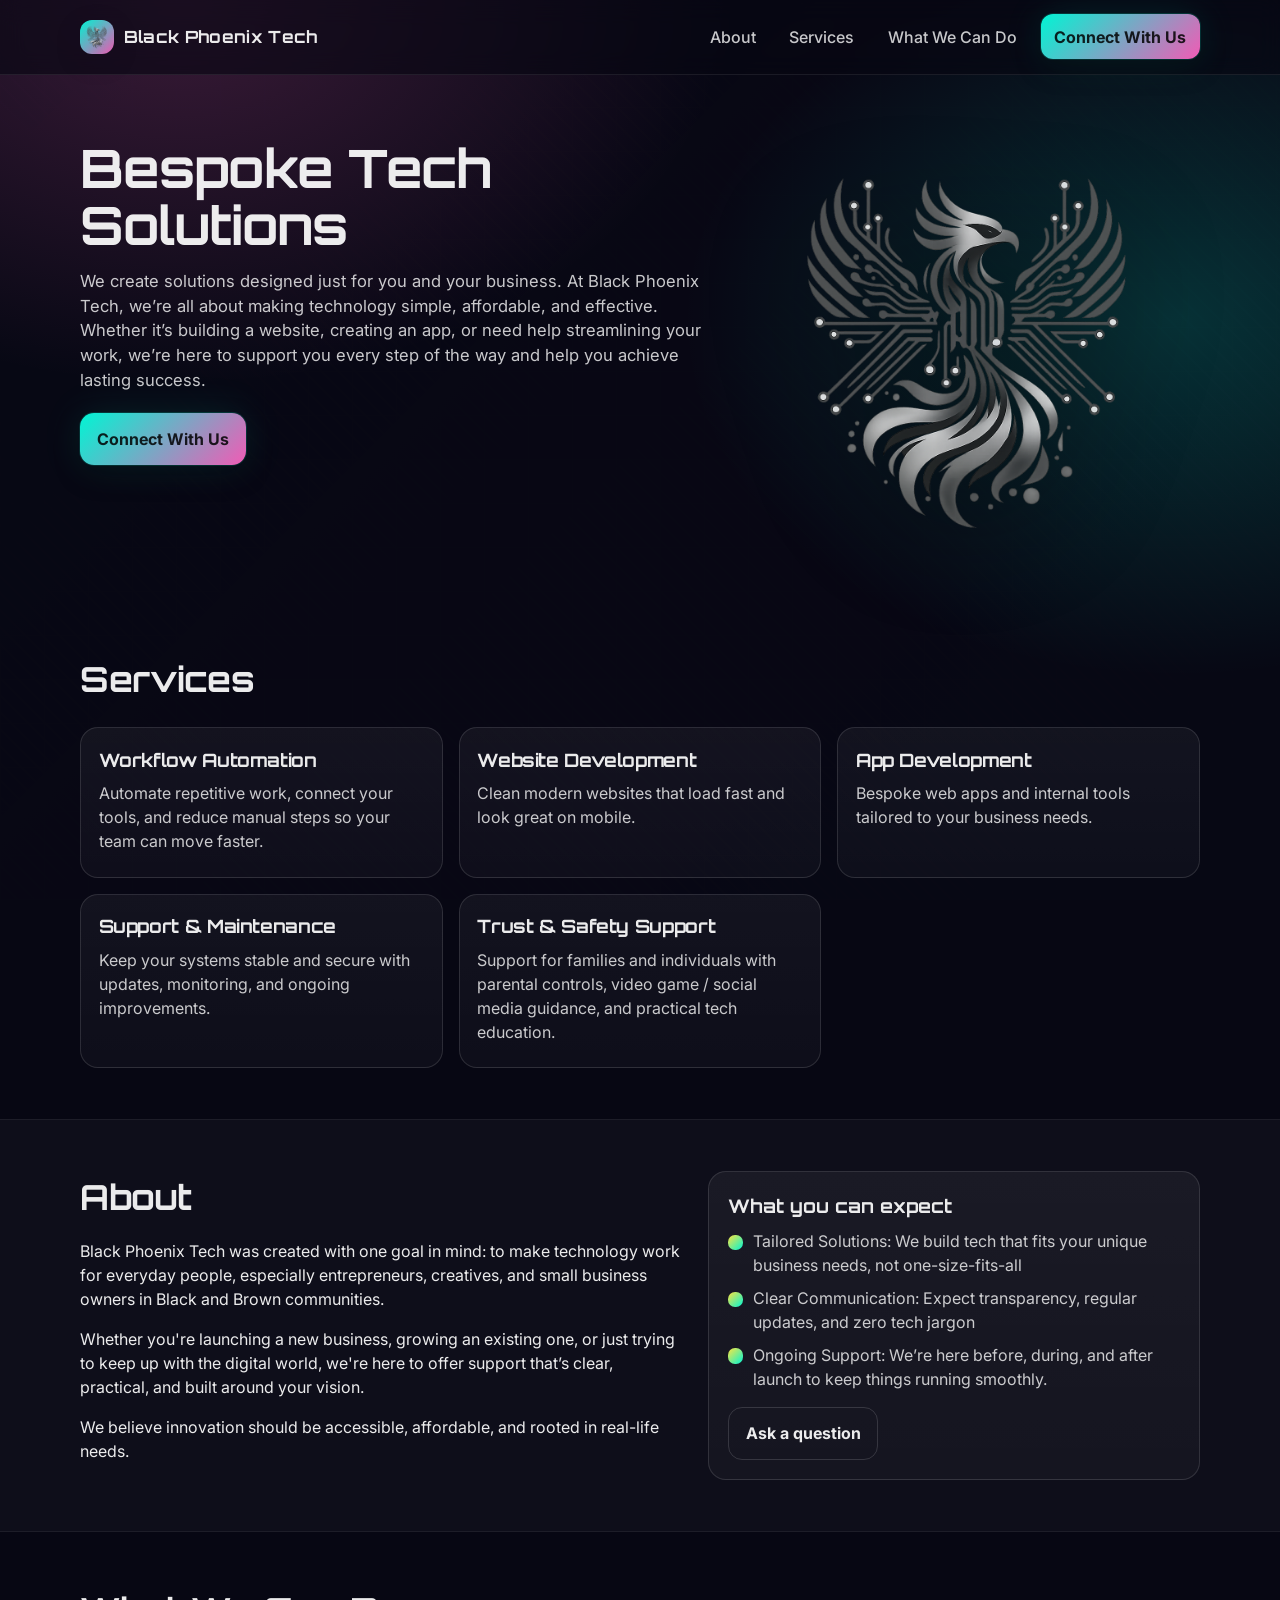
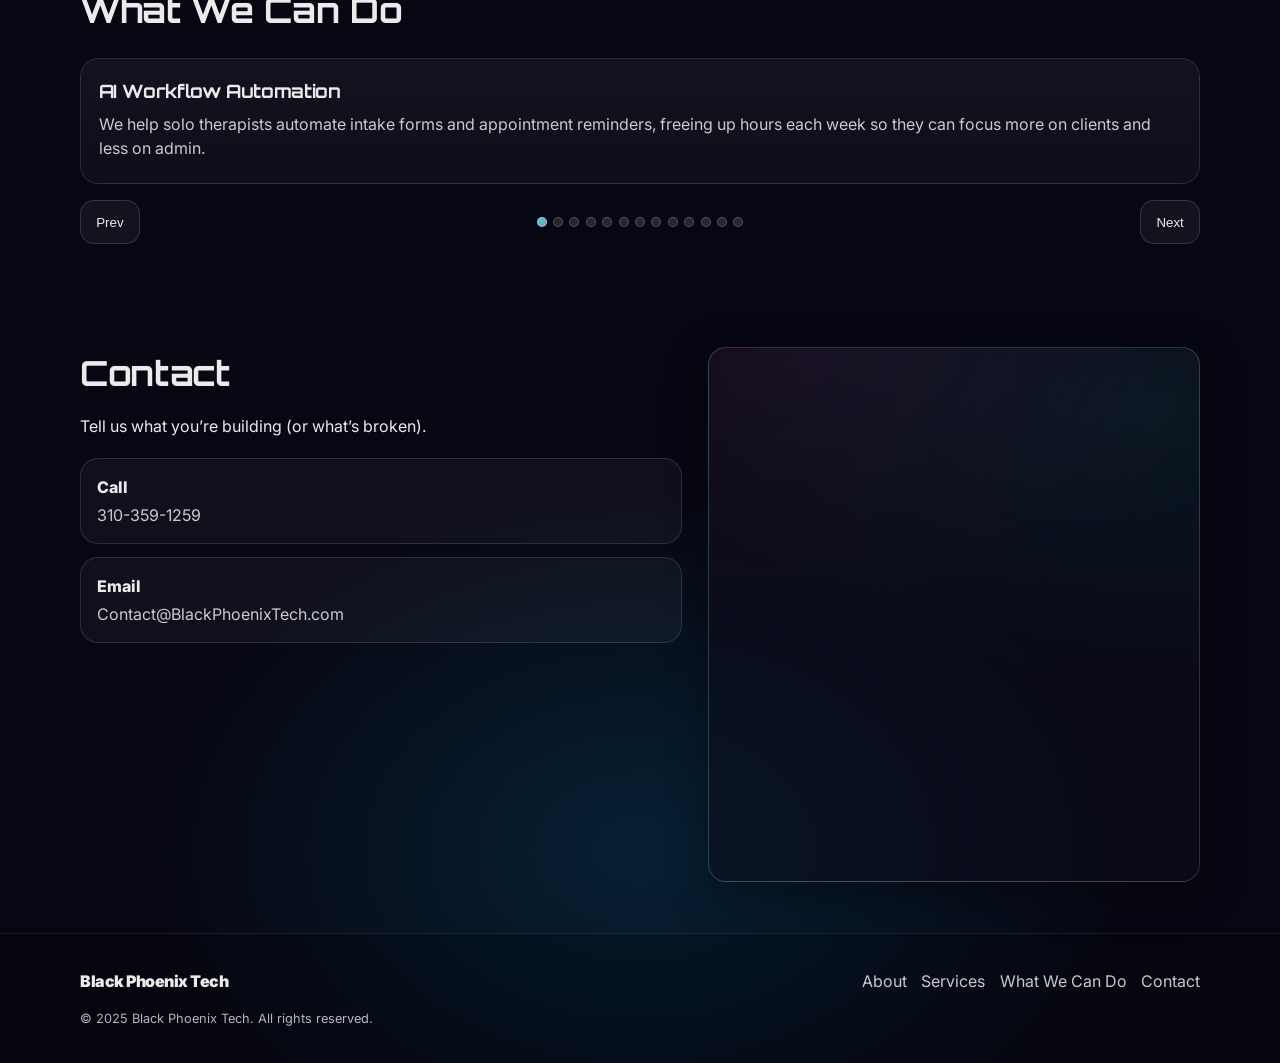
==== index.html @ 6eba8646 "Refine text in carousel slides for better clarity Updated text in multiple sections for clarity and " ====
<!doctype html>
<html lang="en">
  <head>
    <meta charset="UTF-8" />
    <meta name="viewport" content="width=device-width, initial-scale=1.0" />
    <meta name="description" content="Black Phoenix Tech — bespoke apps, modern tech stacks, and scalable systems for growing businesses." />
    <meta name="theme-color" content="#070713" />
    <link rel="canonical" href="https://blackphoenixtech.com/" />
    <link rel="icon" href="logo.png" />
    <meta property="og:title" content="Black Phoenix Tech | Bespoke Apps & Tech Solutions" />
    <meta property="og:description" content="Black Phoenix Tech — bespoke apps, modern tech stacks, and scalable systems for growing businesses." />
    <meta property="og:type" content="website" />
    <meta property="og:url" content="https://blackphoenixtech.com/" />
    <meta property="og:image" content="https://blackphoenixtech.com/logo.png" />
    <meta name="twitter:card" content="summary_large_image" />
    <meta name="twitter:title" content="Black Phoenix Tech | Bespoke Apps & Tech Solutions" />
    <meta name="twitter:description" content="Black Phoenix Tech — bespoke apps, modern tech stacks, and scalable systems for growing businesses." />
    <meta name="twitter:image" content="https://blackphoenixtech.com/logo.png" />
    <title>Black Phoenix Tech | Bespoke Apps & Tech Solutions</title>
    <link rel="preconnect" href="https://fonts.googleapis.com" />
    <link rel="preconnect" href="https://fonts.gstatic.com" crossorigin />
    <link href="https://fonts.googleapis.com/css2?family=Inter:wght@400;500;600;700&family=Orbitron:wght@600;700;800&family=Playfair+Display:wght@600;700;800&display=swap" rel="stylesheet" />
    <link rel="stylesheet" href="styles.css" />
  </head>
  <body>
    <a class="skip-link" href="#main">Skip to content</a>

    <header class="header" data-header>
      <div class="container header__inner">
        <a class="brand" href="#top" aria-label="Black Phoenix Tech home">
          <span class="brand__mark" aria-hidden="true">
            <img class="brand__logo" src="Logo_trans.png" alt="" />
          </span>
          <span class="brand__name">Black Phoenix Tech</span>
        </a>

        <nav class="nav" aria-label="Primary">
          <button class="nav__toggle" type="button" aria-expanded="false" aria-controls="navMenu" data-nav-toggle>
            <span class="nav__toggleIcon" aria-hidden="true"></span>
            <span class="sr-only">Menu</span>
          </button>

          <div class="nav__menu" id="navMenu" data-nav-menu>
            <a class="nav__link" href="#about">About</a>
            <a class="nav__link" href="#services">Services</a>
            <a class="nav__link" href="#work">What We Can Do</a>
            <a class="button button--small" href="#contact">Connect With Us</a>
          </div>
        </nav>
      </div>
    </header>

    <main id="main">
      <section class="hero" id="top">
        <div class="container hero__inner">
          <div class="hero__copy">
            <h1 class="hero__title">Bespoke Tech Solutions</h1>
            <p class="hero__subtitle">
              We create solutions designed just for you and your business. At Black Phoenix Tech, we’re all about making technology simple, affordable, and effective. Whether it’s building a website, creating an app, or need help streamlining your work, we’re here to support you every step of the way and help you achieve lasting success.
            </p>

            <div class="hero__cta">
              <a class="button" href="#contact">Connect With Us</a>
            </div>
          </div>

          <div class="hero__media" aria-hidden="true">
            <img class="hero__logo" src="Logo_trans.png" alt="" />
          </div>
        </div>
      </section>

      <section class="section" id="services">
        <div class="container">
          <div class="section__head">
            <h2>Services</h2>
          </div>

          <div class="grid3">
            <article class="feature">
              <h3>Workflow Automation</h3>
              <p>Automate repetitive work, connect your tools, and reduce manual steps so your team can move faster.</p>
            </article>
            <article class="feature">
              <h3>Website Development</h3>
              <p>Clean modern websites that load fast and look great on mobile.</p>
            </article>
            <article class="feature">
              <h3>App Development</h3>
              <p>Bespoke web apps and internal tools tailored to your business needs.</p>
            </article>
            <article class="feature">
              <h3>Support &amp; Maintenance</h3>
              <p>Keep your systems stable and secure with updates, monitoring, and ongoing improvements.</p>
            </article>
            <article class="feature">
              <h3>Trust &amp; Safety Support</h3>
              <p>Support for families and individuals with parental controls, video game / social media guidance, and practical tech education.</p>
            </article>
          </div>
        </div>
      </section>

      <section class="section section--alt" id="about">
        <div class="container split">
          <div>
            <h2>About</h2>
            <p>
              Black Phoenix Tech was created with one goal in mind: to make technology work for everyday people, especially entrepreneurs, creatives, and small business owners in Black and Brown communities.
            </p>
            <p>
              Whether you're launching a new business, growing an existing one, or just trying to keep up with the digital world, we're here to offer support that’s clear, practical, and built around your vision.
            </p>
            <p>We believe innovation should be accessible, affordable, and rooted in real-life needs.</p>
          </div>

          <div class="panel">
            <h3>What you can expect</h3>
            <ul class="checklist">
              <li>Tailored Solutions: We build tech that fits your unique business needs, not one-size-fits-all</li>
              <li>Clear Communication: Expect transparency, regular updates, and zero tech jargon</li>
              <li>Ongoing Support: We’re here before, during, and after launch to keep things running smoothly.</li>
            </ul>
            <a class="button button--ghost" href="#contact">Ask a question</a>
          </div>
        </div>
      </section>

      <section class="section" id="work">
        <div class="container">
          <div class="section__head">
            <h2>What We Can Do</h2>
          </div>

          <div class="carousel" data-carousel aria-label="What we can do carousel">
            <div class="carousel__viewport">
              <div class="carousel__track" data-carousel-track>
                <article class="case carousel__slide" data-carousel-slide>
                  <h3>AI Workflow Automation</h3>
                  <p>We help solo therapists automate intake forms and appointment reminders, freeing up hours each week so they can focus more on clients and less on admin.</p>
                </article>
                <article class="case carousel__slide" data-carousel-slide>
                  <h3>Website Development</h3>
                  <p>We design sleek, mobile-ready websites for local service businesses like nail shops and laundromats, making it easy for customers to order online or find you fast.</p>
                </article>
                <article class="case carousel__slide" data-carousel-slide>
                  <h3>App Development</h3>
                  <p>We build custom apps for barbers, nail techs, and stylists that let clients book with a few taps—cutting down on scheduling chaos and keeping your calendar full.</p>
                </article>
                <article class="case carousel__slide" data-carousel-slide>
                  <h3>Custom Business Analytics</h3>
                  <p>We set up easy-to-read dashboards that help shop owners track best-sellers, delivery routes, and peak times helping you can make smarter decisions without the guessing.</p>
                </article>
                <article class="case carousel__slide" data-carousel-slide>
                  <h3>Support &amp; Maintenance</h3>
                  <p>We handle updates, backups, and troubleshooting for entrepreneurs who want their own site but don’t want to maintain it. We will help keep things running smoothly behind the scenes.</p>
                </article>
                <article class="case carousel__slide" data-carousel-slide>
                  <h3>Trust &amp; Safety Support</h3>
                  <p>We help parents set up parental controls or understand the games their kids are playing, creating a safer digital environment for the whole family.</p>
                </article>
                <article class="case carousel__slide" data-carousel-slide>
                  <h3>AI Workflow Automation</h3>
                  <p>We build smart systems for small retail brands that track inventory and auto-reply to customer questions, helping owners stay responsive without being tied to their inbox.</p>
                </article>
                <article class="case carousel__slide" data-carousel-slide>
                  <h3>Website Development</h3>
                  <p>We create clean, professional sites for coaches, consultants, and creatives that boost visibility, build credibility, and bring in steady bookings.</p>
                </article>
                <article class="case carousel__slide" data-carousel-slide>
                  <h3>App Development</h3>
                  <p>We create simple, branded client portal apps for event planners and service providers so clients can manage bookings, payments, and messages in one place.</p>
                </article>
                <article class="case carousel__slide" data-carousel-slide>
                  <h3>Custom Business Analytics</h3>
                  <p>We give online sellers the tools to monitor traffic, sales, and trends in real time, helping them grow without needing to be a data expert.</p>
                </article>
                <article class="case carousel__slide" data-carousel-slide>
                  <h3>SEO Optimization</h3>
                  <p>We write and structure web content for solo professionals, like estheticians and therapists, that ranks higher on Google and drives steady, qualified traffic.</p>
                </article>
                <article class="case carousel__slide" data-carousel-slide>
                  <h3>Support &amp; Maintenance</h3>
                  <p>We make sure your website stays fresh, secure, and fully functional helping you maintain your online presence.</p>
                </article>
                <article class="case carousel__slide" data-carousel-slide>
                  <h3>Trust &amp; Safety Support</h3>
                  <p>We support individuals, creators, educators, and everyday users by reviewing privacy settings, devices, and platforms to help them stay protected online.</p>
                </article>
              </div>
            </div>

            <div class="carousel__controls">
              <button class="carousel__button" type="button" data-carousel-prev aria-label="Previous slide">Prev</button>
              <div class="carousel__dots" data-carousel-dots aria-label="Choose slide"></div>
              <button class="carousel__button" type="button" data-carousel-next aria-label="Next slide">Next</button>
            </div>
          </div>
        </div>
      </section>

      <section class="section" id="contact">
        <div class="container split">
          <div>
            <h2>Contact</h2>
            <p>
              Tell us what you’re building (or what’s broken).
            </p>

            <div class="contactCards">
              <a class="contactCard" href="tel:+13103591259">
                <span class="contactCard__title">Call</span>
                <span class="contactCard__text">310-359-1259</span>
              </a>
              <a class="contactCard" href="mailto:contact@blackphoenixtech.com?subject=New%20Inquiry">
                <span class="contactCard__title">Email</span>
                <span class="contactCard__text">Contact@BlackPhoenixTech.com</span>
              </a>
            </div>
          </div>

          <div class="form airtableForm airtableForm--brand" aria-label="Contact form">
            <iframe class="airtable-embed" src="https://airtable.com/embed/appaXbVc26Aj4nUAZ/pag67HRhEtrGhZcaj/form" title="Black Phoenix Tech contact form" loading="lazy" width="100%" height="533" style="background: transparent; border: 0;"></iframe>
          </div>
        </div>
      </section>
    </main>

    <footer class="footer">
      <div class="container footer__inner">
        <div class="footer__top">
          <div class="footer__brand">Black Phoenix Tech</div>
          <div class="footer__links">
            <a href="#about">About</a>
            <a href="#services">Services</a>
            <a href="#work">What We Can Do</a>
            <a href="#contact">Contact</a>
          </div>
        </div>
        <div class="footer__fineprint">© 2025 Black Phoenix Tech. All rights reserved.</div>
      </div>
    </footer>

    <script src="main.js"></script>
  </body>
</html>
---- styles.css ----
:root {
  --bg: #070713;
  --panel: rgba(255, 255, 255, 0.06);
  --panel2: rgba(255, 255, 255, 0.08);
  --text: rgba(255, 255, 255, 0.92);
  --muted: rgba(255, 255, 255, 0.78);
  --muted2: rgba(255, 255, 255, 0.7);
  --border: rgba(255, 255, 255, 0.14);
  --shadow: 0 12px 40px rgba(0, 0, 0, 0.35);

  --brand: #00f5d4;
  --brand2: #f15bb5;
  --accent: #fee440;
  --accent2: #00bbf9;
  --glow: 0 0 0 1px rgba(0, 245, 212, 0.14), 0 0 36px rgba(0, 245, 212, 0.16);
  --glow2: 0 0 0 1px rgba(241, 91, 181, 0.12), 0 0 34px rgba(241, 91, 181, 0.14);

  --radius: 18px;
  --radius-sm: 14px;
  --container: 1120px;

  --h1: clamp(2.1rem, 1.5rem + 2.3vw, 3.3rem);
  --h2: clamp(1.6rem, 1.2rem + 1.2vw, 2.2rem);
  --h3: 1.15rem;
}

* {
  box-sizing: border-box;
}

html {
  scroll-behavior: smooth;
}

body {
  margin: 0;
  font-family: Inter, system-ui, -apple-system, Segoe UI, Roboto, Arial, sans-serif;
  color: var(--text);
  background:
    radial-gradient(1000px 700px at 14% 0%, rgba(241, 91, 181, 0.22), transparent 55%),
    radial-gradient(900px 650px at 92% 12%, rgba(0, 245, 212, 0.18), transparent 55%),
    radial-gradient(900px 650px at 50% 92%, rgba(0, 187, 249, 0.14), transparent 55%),
    var(--bg);
  line-height: 1.5;
  overflow-x: hidden;
}

body::before {
  content: "";
  position: fixed;
  inset: 0;
  pointer-events: none;
  z-index: 0;
  opacity: 0.16;
  background:
    linear-gradient(135deg, rgba(0, 245, 212, 0.18), rgba(241, 91, 181, 0.14), rgba(0, 187, 249, 0.14)),
    repeating-linear-gradient(
      0deg,
      rgba(255, 255, 255, 0.06) 0,
      rgba(255, 255, 255, 0.06) 1px,
      rgba(255, 255, 255, 0) 1px,
      rgba(255, 255, 255, 0) 44px
    ),
    repeating-linear-gradient(
      90deg,
      rgba(255, 255, 255, 0.06) 0,
      rgba(255, 255, 255, 0.06) 1px,
      rgba(255, 255, 255, 0) 1px,
      rgba(255, 255, 255, 0) 44px
    ),
    repeating-linear-gradient(
      45deg,
      rgba(255, 255, 255, 0.07) 0,
      rgba(255, 255, 255, 0.07) 2px,
      rgba(255, 255, 255, 0) 2px,
      rgba(255, 255, 255, 0) 12px
    );
  mix-blend-mode: overlay;
}

body > * {
  position: relative;
  z-index: 1;
}

img,
svg,
video,
canvas {
  max-width: 100%;
  height: auto;
}

a {
  color: inherit;
  text-decoration: none;
}

main a:not(.button):not(.nav__link) {
  text-decoration: underline;
  text-underline-offset: 0.18em;
  text-decoration-thickness: 0.08em;
}

a:hover {
  text-decoration: underline;
}

a:focus-visible,
button:focus-visible,
input:focus-visible,
textarea:focus-visible,
select:focus-visible {
  outline: 3px solid rgba(0, 187, 249, 0.98);
  outline-offset: 3px;
}

.button:focus-visible,
.nav__toggle:focus-visible {
  outline: 3px solid rgba(0, 187, 249, 0.98);
  outline-offset: 4px;
}

.container {
  width: min(var(--container), calc(100% - 2.4rem));
  margin: 0 auto;
}

.skip-link {
  position: absolute;
  left: -999px;
  top: 0;
  background: #fff;
  color: #000;
  padding: 0.75rem 1rem;
  border-radius: 10px;
  z-index: 999;
}

.skip-link:focus {
  left: 0.75rem;
  top: 0.75rem;
}

.sr-only {
  position: absolute;
  width: 1px;
  height: 1px;
  padding: 0;
  margin: -1px;
  overflow: hidden;
  clip: rect(0, 0, 0, 0);
  white-space: nowrap;
  border: 0;
}

.header {
  position: sticky;
  top: 0;
  z-index: 50;
  backdrop-filter: blur(12px);
  background: rgba(7, 7, 19, 0.62);
  border-bottom: 1px solid rgba(255, 255, 255, 0.08);
}

.header__inner {
  display: flex;
  align-items: center;
  justify-content: space-between;
  padding: 0.9rem 0;
  gap: 1rem;
}

.brand {
  display: inline-flex;
  align-items: center;
  gap: 0.6rem;
  font-weight: 700;
  letter-spacing: -0.02em;
}

.brand__mark {
  width: 34px;
  height: 34px;
  display: grid;
  place-items: center;
  border-radius: 12px;
  background: linear-gradient(135deg, var(--brand), var(--brand2));
  color: rgba(0, 0, 0, 0.85);
}

.brand__logo {
  width: 26px;
  height: 26px;
  object-fit: contain;
  display: block;
  filter: drop-shadow(0 8px 18px rgba(0, 0, 0, 0.35));
}

.brand__name {
  font-size: 1.05rem;
  font-family: Orbitron, Inter, system-ui, -apple-system, Segoe UI, Roboto, Arial, sans-serif;
  letter-spacing: 0.02em;
}

.nav {
  display: flex;
  align-items: center;
  position: relative;
}

.nav__toggle {
  display: none;
  background: transparent;
  border: 1px solid var(--border);
  color: var(--text);
  border-radius: 12px;
  width: 44px;
  height: 44px;
  cursor: pointer;
}

.nav__toggleIcon {
  display: block;
  width: 18px;
  height: 2px;
  background: var(--text);
  position: relative;
  margin: 0 auto;
}

.nav__toggleIcon::before,
.nav__toggleIcon::after {
  content: "";
  position: absolute;
  left: 0;
  width: 18px;
  height: 2px;
  background: var(--text);
}

.nav__toggleIcon::before {
  top: -6px;
}

.nav__toggleIcon::after {
  top: 6px;
}

.nav__menu {
  display: flex;
  align-items: center;
  gap: 0.9rem;
}

.nav__link {
  color: var(--muted);
  font-weight: 500;
  padding: 0.55rem 0.6rem;
  border-radius: 10px;
}

.nav__link:focus-visible {
  outline: 3px solid rgba(0, 187, 249, 0.98);
  outline-offset: 3px;
}

.nav__link:hover {
  background: rgba(255, 255, 255, 0.06);
  color: var(--text);
  text-decoration: none;
}

.button {
  display: inline-flex;
  align-items: center;
  justify-content: center;
  gap: 0.6rem;
  padding: 0.85rem 1.05rem;
  border-radius: 14px;
  background: linear-gradient(135deg, var(--brand), var(--brand2));
  color: rgba(0, 0, 0, 0.85);
  font-weight: 700;
  border: 0;
  cursor: pointer;
  box-shadow: 0 10px 26px rgba(0, 0, 0, 0.25), 0 0 0 1px rgba(0, 245, 212, 0.16), 0 0 40px rgba(0, 245, 212, 0.12);
  min-height: 44px;
}

.button--small {
  padding: 0.65rem 0.85rem;
  border-radius: 12px;
  min-height: 44px;
}

.button--ghost {
  background: transparent;
  border: 1px solid var(--border);
  color: var(--text);
  box-shadow: none;
}

.button--full {
  width: 100%;
}

.button:hover {
  text-decoration: none;
  filter: brightness(1.03);
}

.hero {
  padding: 4.1rem 0 2.6rem;
}

.hero__inner {
  display: grid;
  grid-template-columns: 1.15fr 0.85fr;
  gap: 2rem;
  align-items: start;
}

.hero__media {
  display: flex;
  align-items: center;
  justify-content: center;
}

.hero__logo {
  width: min(420px, 100%);
  height: auto;
  display: block;
  filter: drop-shadow(0 22px 60px rgba(0, 0, 0, 0.45));
  opacity: 0.95;
}

.eyebrow {
  color: var(--muted);
  font-weight: 600;
  letter-spacing: 0.02em;
  margin: 0 0 0.8rem;
}

.hero__title {
  font-size: var(--h1);
  line-height: 1.08;
  letter-spacing: -0.04em;
  margin: 0 0 0.9rem;
  font-family: Orbitron, Inter, system-ui, -apple-system, Segoe UI, Roboto, Arial, sans-serif;
  letter-spacing: -0.02em;
}

.hero__subtitle {
  color: var(--muted);
  font-size: 1.04rem;
  margin: 0 0 1.25rem;
}

.hero__cta {
  display: flex;
  gap: 0.75rem;
  flex-wrap: wrap;
  margin-bottom: 1.5rem;
}

.hero__badges {
  display: grid;
  grid-template-columns: repeat(3, minmax(0, 1fr));
  gap: 0.75rem;
}

.badge {
  padding: 0.85rem;
  border-radius: var(--radius-sm);
  border: 1px solid rgba(255, 255, 255, 0.12);
  background: rgba(255, 255, 255, 0.04);
}

.badge__kpi {
  display: block;
  font-weight: 800;
  letter-spacing: -0.02em;
}

.badge__label {
  display: block;
  color: var(--muted2);
  font-size: 0.9rem;
}

.card {
  border-radius: var(--radius);
  border: 1px solid rgba(255, 255, 255, 0.14);
  background: linear-gradient(180deg, rgba(255, 255, 255, 0.07), rgba(255, 255, 255, 0.04));
  padding: 1.25rem;
  box-shadow: var(--shadow);
}

.card__label {
  margin: 0;
  color: var(--muted);
  font-weight: 600;
}

.card__title {
  margin: 0.35rem 0 0.6rem;
  letter-spacing: -0.03em;
}

.card__text {
  margin: 0 0 0.85rem;
  color: var(--muted);
}

.card__fineprint {
  margin: 0.85rem 0 0;
  color: var(--muted2);
  font-size: 0.92rem;
}

.checklist {
  list-style: none;
  padding: 0;
  margin: 0 0 1rem;
}

.checklist li {
  padding-left: 1.6rem;
  margin: 0.55rem 0;
  position: relative;
  color: var(--muted);
}

.checklist li::before {
  content: "";
  position: absolute;
  left: 0;
  top: 0.35rem;
  width: 0.95rem;
  height: 0.95rem;
  border-radius: 7px;
  background: linear-gradient(135deg, var(--accent), var(--brand));
}

.section {
  padding: 3.2rem 0;
}

.section--alt {
  background: rgba(255, 255, 255, 0.03);
  border-top: 1px solid rgba(255, 255, 255, 0.06);
  border-bottom: 1px solid rgba(255, 255, 255, 0.06);
}

.section__head {
  display: flex;
  align-items: end;
  justify-content: space-between;
  gap: 1.4rem;
  margin-bottom: 1.4rem;
}

h2 {
  font-size: var(--h2);
  margin: 0;
  letter-spacing: -0.03em;
  font-family: Orbitron, Inter, system-ui, -apple-system, Segoe UI, Roboto, Arial, sans-serif;
  letter-spacing: -0.01em;
}

.feature h3,
.case h3,
.panel h3 {
  font-family: Orbitron, Inter, system-ui, -apple-system, Segoe UI, Roboto, Arial, sans-serif;
}

.section__head p {
  margin: 0;
  color: var(--muted);
  max-width: 52ch;
}

.grid3 {
  display: grid;
  grid-template-columns: repeat(3, minmax(0, 1fr));
  gap: 1rem;
}

.feature,
.case,
.quote {
  border-radius: var(--radius);
  border: 1px solid rgba(255, 255, 255, 0.12);
  background: linear-gradient(180deg, rgba(255, 255, 255, 0.05), rgba(255, 255, 255, 0.03));
  padding: 1.1rem;
}

.feature h3,
.case h3 {
  margin: 0 0 0.5rem;
  font-size: var(--h3);
  letter-spacing: -0.02em;
}

.feature p,
.case p {
  margin: 0.35rem 0;
  color: var(--muted);
}

.feature__meta {
  color: var(--muted2);
  font-size: 0.92rem;
}

.strip {
  margin-top: 1rem;
  display: grid;
  grid-template-columns: repeat(3, minmax(0, 1fr));
  gap: 0.9rem;
}

.strip__item {
  border: 1px solid rgba(255, 255, 255, 0.12);
  background: rgba(255, 255, 255, 0.03);
  border-radius: var(--radius);
  padding: 0.95rem;
}

.strip__title {
  display: block;
  font-weight: 700;
}

.strip__text {
  display: block;
  color: var(--muted2);
}

.split {
  display: grid;
  grid-template-columns: 1.1fr 0.9fr;
  gap: 1.6rem;
  align-items: start;
}

.panel {
  border-radius: var(--radius);
  border: 1px solid rgba(255, 255, 255, 0.12);
  background: linear-gradient(180deg, rgba(255, 255, 255, 0.05), rgba(255, 255, 255, 0.03));
  padding: 1.2rem;
}

.panel h3 {
  margin: 0 0 0.6rem;
}

.stats {
  margin-top: 1.2rem;
  display: grid;
  grid-template-columns: repeat(3, minmax(0, 1fr));
  gap: 0.85rem;
}

.stat {
  border-radius: var(--radius);
  border: 1px solid rgba(255, 255, 255, 0.12);
  background: rgba(255, 255, 255, 0.04);
  padding: 1rem;
}

.stat__num {
  font-weight: 800;
  font-size: 1.15rem;
  letter-spacing: -0.02em;
}

.stat__label {
  color: var(--muted2);
  font-size: 0.92rem;
}

.case__kpi {
  color: var(--text);
  font-weight: 700;
}

 .carousel {
   display: grid;
   gap: 1rem;
 }

 .carousel__viewport {
   overflow: hidden;
   border-radius: var(--radius);
 }

 .carousel__track {
   display: flex;
   gap: 1rem;
   will-change: transform;
   transition: transform 450ms cubic-bezier(0.2, 0.9, 0.2, 1);
 }

 .carousel__slide {
   flex: 0 0 100%;
 }

 .carousel__controls {
   display: flex;
   align-items: center;
   justify-content: space-between;
   gap: 0.75rem;
 }

 .carousel__button {
   min-height: 44px;
   padding: 0.65rem 0.95rem;
   border-radius: 14px;
   border: 1px solid rgba(255, 255, 255, 0.14);
   background: rgba(255, 255, 255, 0.05);
   color: var(--text);
   cursor: pointer;
 }

 .carousel__button:hover {
   background: rgba(255, 255, 255, 0.08);
 }

 .carousel__dots {
   display: flex;
   align-items: center;
   justify-content: center;
   gap: 0.4rem;
   flex: 1;
 }

 .carousel__dot {
   width: 10px;
   height: 10px;
   border-radius: 999px;
   border: 1px solid rgba(255, 255, 255, 0.22);
   background: rgba(255, 255, 255, 0.12);
   padding: 0;
   cursor: pointer;
 }

 .carousel__dot[aria-current="true"] {
   background: linear-gradient(135deg, var(--brand), var(--brand2));
   border-color: rgba(255, 255, 255, 0.28);
 }

.quote blockquote {
  margin: 0;
  color: var(--text);
  font-weight: 600;
  letter-spacing: -0.01em;
}

.quote figcaption {
  margin-top: 0.75rem;
  color: var(--muted2);
}

.contactCards {
  display: grid;
  grid-template-columns: 1fr;
  gap: 0.85rem;
  margin-top: 1.2rem;
}

main a.contactCard:not(.button):not(.nav__link) {
  text-decoration: none;
}

main a.contactCard:not(.button):not(.nav__link):hover {
  text-decoration: none;
}

.contactCard {
  border-radius: var(--radius);
  border: 1px solid rgba(255, 255, 255, 0.12);
  background: rgba(255, 255, 255, 0.04);
  padding: 1rem;
}

.contactCard:hover {
  text-decoration: none;
  background: rgba(255, 255, 255, 0.06);
}

.contactCard__title {
  display: block;
  font-weight: 800;
  margin-bottom: 0.25rem;
}

.contactCard__text {
  display: block;
  color: var(--muted);
  overflow-wrap: anywhere;
  word-break: break-word;
}

.form {
  border-radius: var(--radius);
  border: 1px solid rgba(255, 255, 255, 0.14);
  background: rgba(255, 255, 255, 0.04);
  padding: 1.15rem;
}

.airtableForm {
  padding: 0;
  overflow: hidden;
  box-shadow: var(--shadow);
}

.airtableForm iframe {
  display: block;
  width: 100%;
  border: 0;
}

.airtableForm--brand {
  position: relative;
  background:
    radial-gradient(900px 500px at 18% 0%, rgba(241, 91, 181, 0.14), transparent 55%),
    radial-gradient(900px 500px at 92% 12%, rgba(0, 245, 212, 0.12), transparent 55%),
    rgba(255, 255, 255, 0.03);
}

.airtableForm--brand iframe {
  position: relative;
  z-index: 0;
  filter: saturate(1.05) contrast(1.02) brightness(0.88);
}

.airtableForm--brand::before {
  content: "";
  position: absolute;
  inset: 0;
  pointer-events: none;
  background: rgba(7, 7, 19, 0.18);
  mix-blend-mode: multiply;
}

.airtableForm--brand::after {
  content: "";
  position: absolute;
  inset: 0;
  pointer-events: none;
  z-index: 1;
  background: rgba(7, 7, 19, 0.42);
}

.field {
  display: block;
  margin-bottom: 0.9rem;
}

.field__label {
  display: block;
  margin-bottom: 0.35rem;
  color: var(--muted);
  font-weight: 600;
  font-size: 0.92rem;
}

.field__input {
  width: 100%;
  border-radius: 14px;
  border: 1px solid rgba(255, 255, 255, 0.14);
  background: rgba(0, 0, 0, 0.25);
  padding: 0.85rem 0.9rem;
  color: var(--text);
  outline: none;
  font-size: 16px;
}

.field__input:focus {
  border-color: rgba(0, 187, 249, 0.55);
  box-shadow: 0 0 0 4px rgba(0, 187, 249, 0.14);
}

.form__note {
  margin: 0.8rem 0 0;
  color: var(--muted2);
  font-size: 0.92rem;
}

.footer {
  padding: 2.2rem 0;
  border-top: 1px solid rgba(255, 255, 255, 0.08);
  background: rgba(0, 0, 0, 0.18);
}

.footer__inner {
  display: grid;
  grid-template-columns: 1fr;
  gap: 1rem;
  align-items: start;
}

.footer__top {
  display: flex;
  align-items: center;
  justify-content: space-between;
  gap: 1rem;
  flex-wrap: wrap;
}

.footer__brand {
  font-weight: 900;
  letter-spacing: -0.03em;
}

.footer__text {
  color: var(--muted);
  margin-top: 0.35rem;
}

.footer__links {
  display: flex;
  gap: 0.9rem;
  flex-wrap: wrap;
  color: var(--muted);
}

.footer__fineprint {
  color: var(--muted2);
  text-align: left;
  font-size: 0.8em;
}

@media (max-width: 900px) {
  .hero__inner {
    grid-template-columns: 1fr;
  }

  .hero__logo {
    width: min(340px, 100%);
  }

  .contactCard__text {
    white-space: normal;
  }

  .split {
    grid-template-columns: 1fr;
  }

  .footer__inner {
    grid-template-columns: 1fr;
  }

  .footer__fineprint {
    text-align: left;
  }
}

@media (min-width: 901px) {
  .contactCard__text {
    white-space: nowrap;
  }
}

@media (max-width: 760px) {
  .nav__toggle {
    display: inline-flex;
    align-items: center;
    justify-content: center;
  }

  .nav__menu {
    position: absolute;
    right: 0;
    top: calc(100% + 0.6rem);
    width: min(360px, calc(100vw - 2.4rem));
    display: none;
    flex-direction: column;
    align-items: stretch;
    gap: 0.25rem;
    padding: 0.8rem;
    border-radius: 16px;
    border: 1px solid rgba(255, 255, 255, 0.14);
    background: rgba(7, 7, 19, 0.95);
    box-shadow: var(--shadow);
  }

  .nav__menu.is-open {
    display: flex;
  }

  .nav__link {
    padding: 0.75rem 0.7rem;
  }

  .grid3 {
    grid-template-columns: 1fr;
  }

  .strip {
    grid-template-columns: 1fr;
  }

  .stats {
    grid-template-columns: 1fr;
  }

  .contactCards {
    grid-template-columns: 1fr;
  }

  .hero__badges {
    grid-template-columns: 1fr;
  }
}

@media (max-width: 480px) {
  .container {
    width: min(var(--container), calc(100% - 1.6rem));
  }

  .header__inner {
    flex-wrap: wrap;
  }

  .brand__name {
    font-size: 1rem;
  }

  .hero {
    padding: 3.2rem 0 2.2rem;
  }

  .section {
    padding: 2.6rem 0;
  }
}

@media (prefers-reduced-motion: reduce) {
  html {
    scroll-behavior: auto;
  }

  *,
  *::before,
  *::after {
    animation-duration: 0.01ms !important;
    animation-iteration-count: 1 !important;
    transition-duration: 0.01ms !important;
  }

  .carousel__track {
    transition: none;
  }
}

@media (prefers-contrast: more) {
  :root {
    --border: rgba(255, 255, 255, 0.26);
  }

  .feature,
  .case,
  .quote,
  .panel,
  .form,
  .contactCard {
    border-color: rgba(255, 255, 255, 0.28);
  }
}

@media (forced-colors: active) {
  a,
  .button,
  .nav__toggle,
  .field__input {
    forced-color-adjust: auto;
  }

  .button {
    border: 1px solid ButtonText;
  }
}
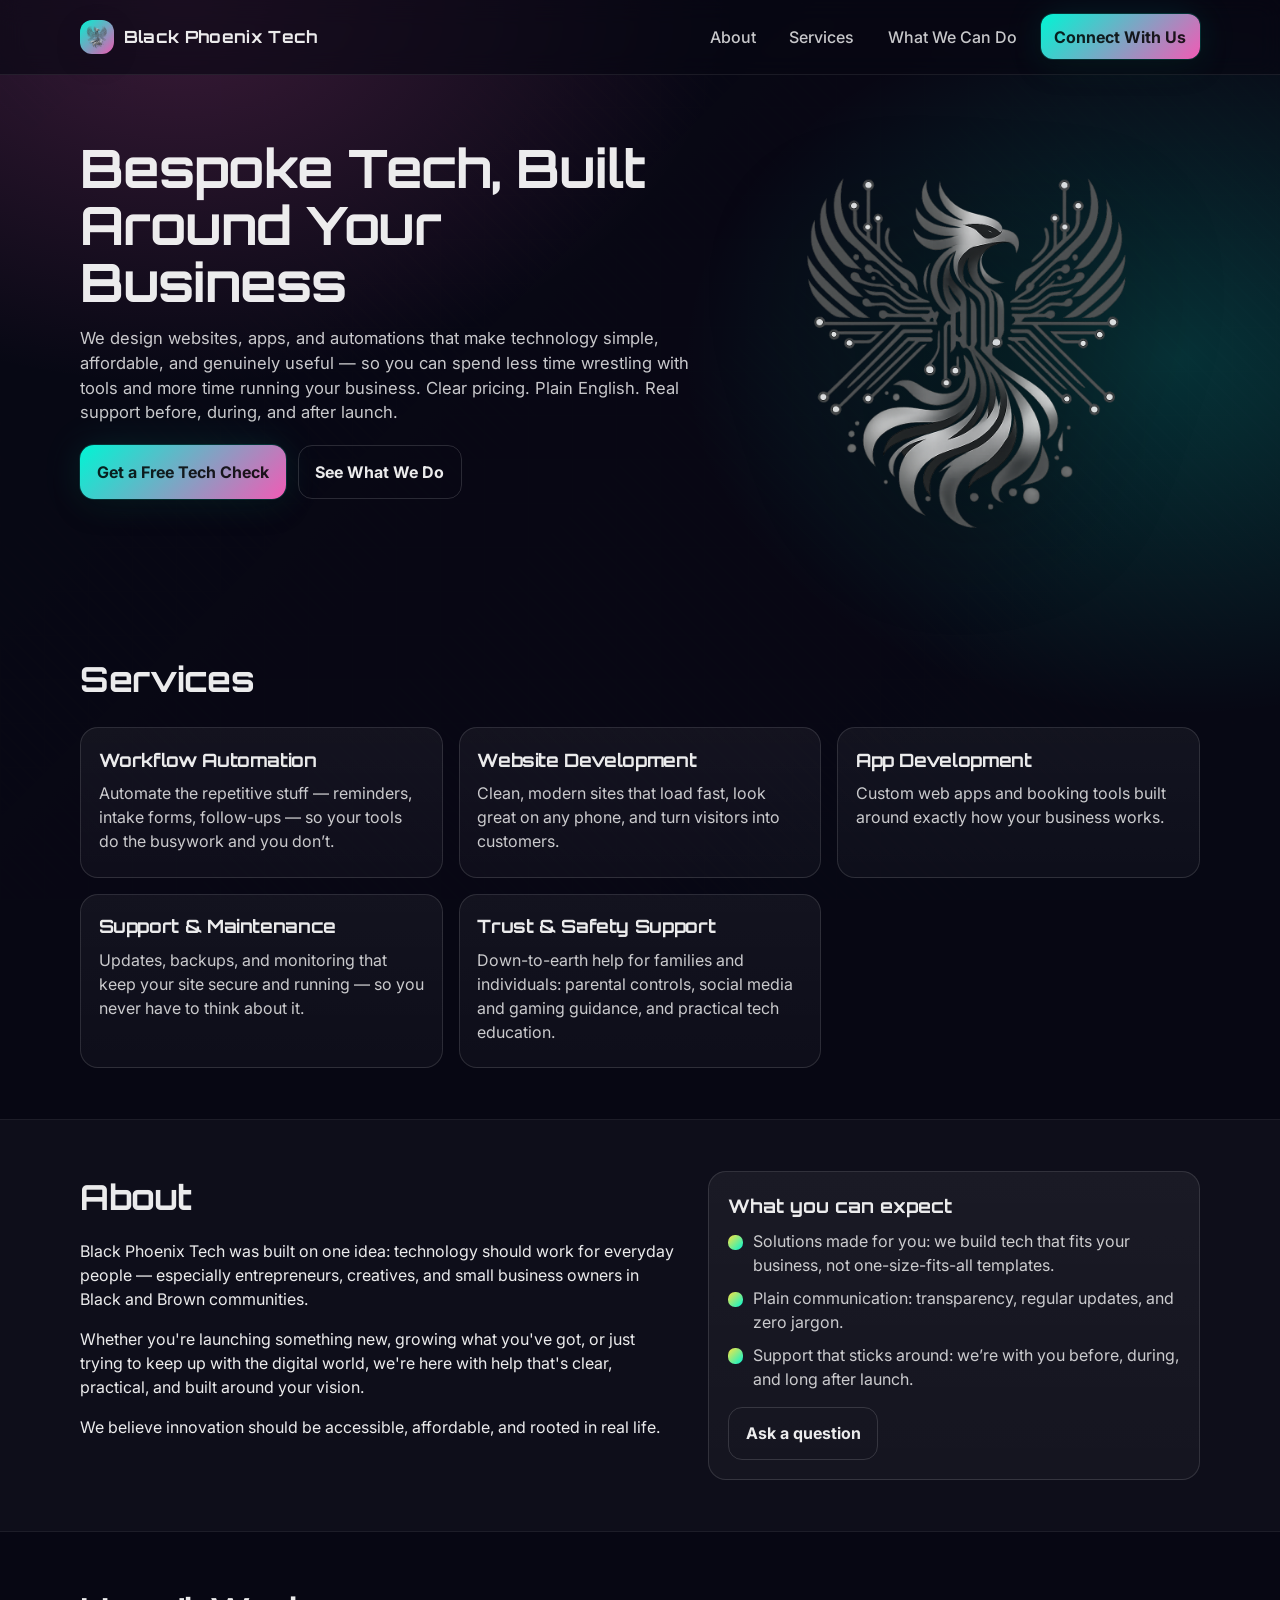
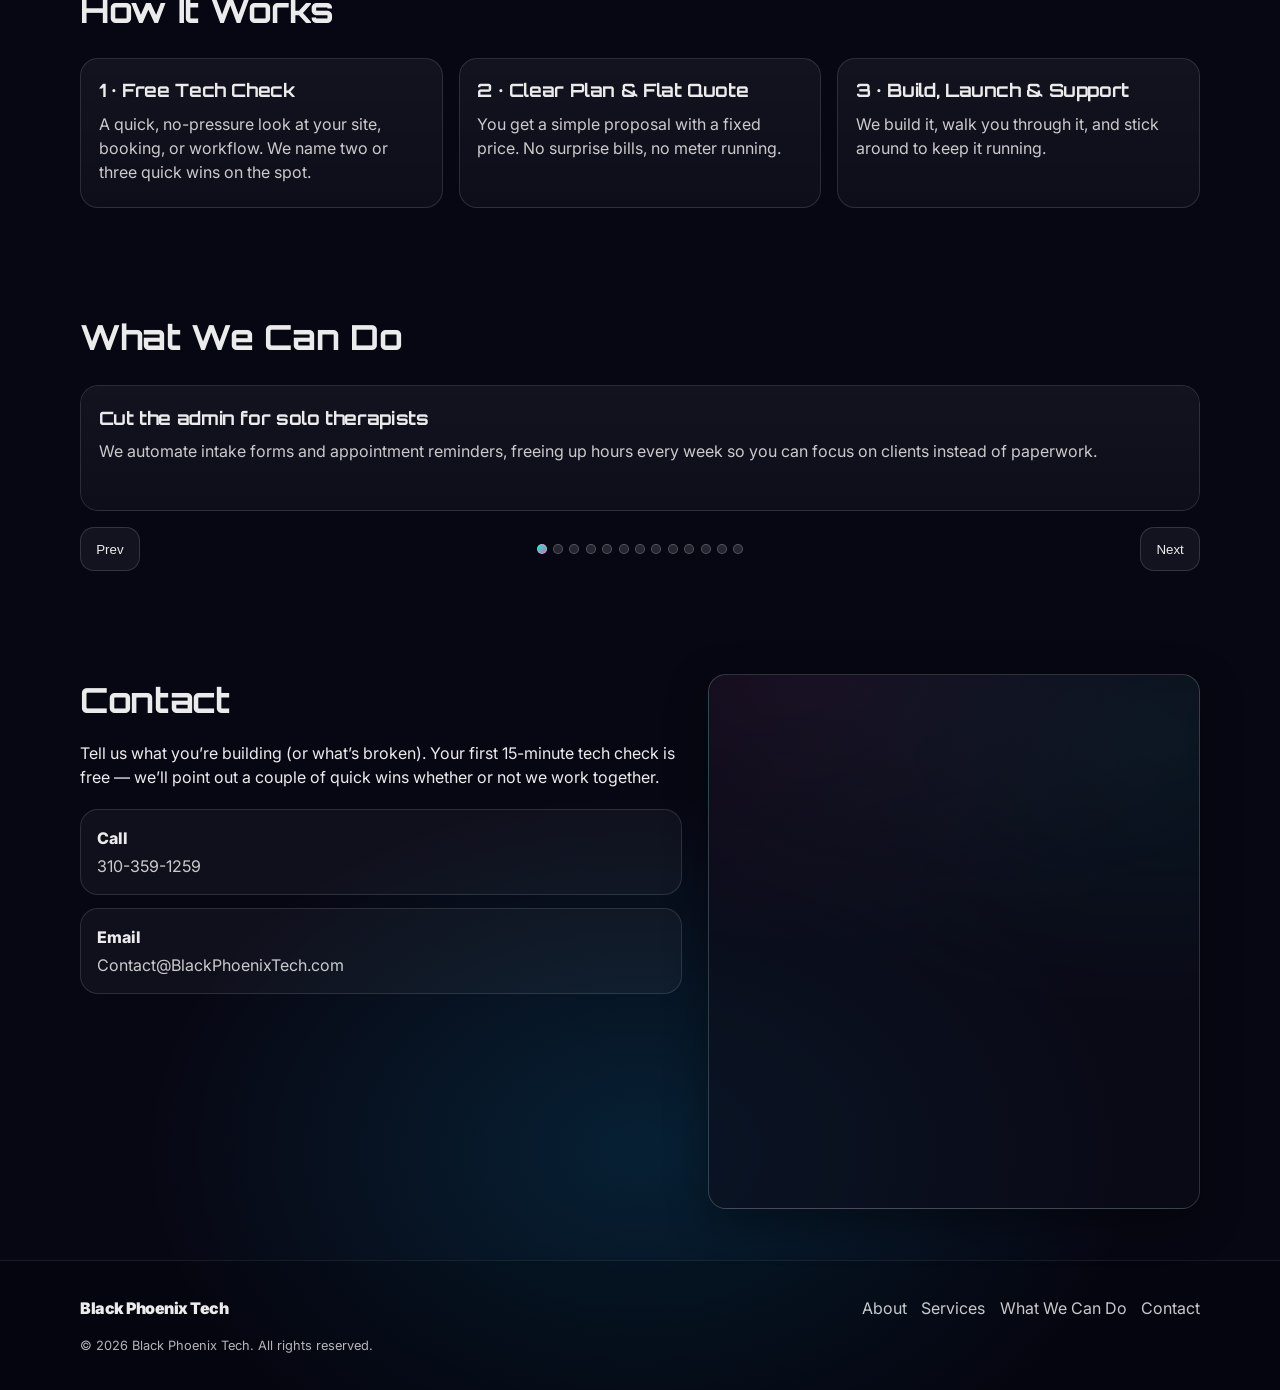
==== commit d1dd3bab: "Refresh site copy: new hero, How It Works section, result-led carousel, footer year" ====
--- a/index.html
+++ b/index.html
@@ -3,18 +3,18 @@
   <head>
     <meta charset="UTF-8" />
     <meta name="viewport" content="width=device-width, initial-scale=1.0" />
-    <meta name="description" content="Black Phoenix Tech — bespoke apps, modern tech stacks, and scalable systems for growing businesses." />
+    <meta name="description" content="Black Phoenix Tech builds bespoke websites, apps, and automations for small service businesses — clear pricing, plain English, real support before and after launch." />
     <meta name="theme-color" content="#070713" />
     <link rel="canonical" href="https://blackphoenixtech.com/" />
     <link rel="icon" href="logo.png" />
     <meta property="og:title" content="Black Phoenix Tech | Bespoke Apps & Tech Solutions" />
-    <meta property="og:description" content="Black Phoenix Tech — bespoke apps, modern tech stacks, and scalable systems for growing businesses." />
+    <meta property="og:description" content="Bespoke websites, apps, and automations for small service businesses — simple, affordable, and built around your business." />
     <meta property="og:type" content="website" />
     <meta property="og:url" content="https://blackphoenixtech.com/" />
     <meta property="og:image" content="https://blackphoenixtech.com/logo.png" />
     <meta name="twitter:card" content="summary_large_image" />
     <meta name="twitter:title" content="Black Phoenix Tech | Bespoke Apps & Tech Solutions" />
-    <meta name="twitter:description" content="Black Phoenix Tech — bespoke apps, modern tech stacks, and scalable systems for growing businesses." />
+    <meta name="twitter:description" content="Bespoke websites, apps, and automations for small service businesses — simple, affordable, and built around your business." />
     <meta name="twitter:image" content="https://blackphoenixtech.com/logo.png" />
     <title>Black Phoenix Tech | Bespoke Apps & Tech Solutions</title>
     <link rel="preconnect" href="https://fonts.googleapis.com" />
@@ -54,13 +54,14 @@
       <section class="hero" id="top">
         <div class="container hero__inner">
           <div class="hero__copy">
-            <h1 class="hero__title">Bespoke Tech Solutions</h1>
+            <h1 class="hero__title">Bespoke Tech, Built Around Your Business</h1>
             <p class="hero__subtitle">
-              We create solutions designed just for you and your business. At Black Phoenix Tech, we’re all about making technology simple, affordable, and effective. Whether it’s building a website, creating an app, or need help streamlining your work, we’re here to support you every step of the way and help you achieve lasting success.
+              We design websites, apps, and automations that make technology simple, affordable, and genuinely useful — so you can spend less time wrestling with tools and more time running your business. Clear pricing. Plain English. Real support before, during, and after launch.
             </p>
 
             <div class="hero__cta">
-              <a class="button" href="#contact">Connect With Us</a>
+              <a class="button" href="#contact">Get a Free Tech Check</a>
+              <a class="button button--ghost" href="#work">See What We Do</a>
             </div>
           </div>
 
@@ -79,23 +80,23 @@
           <div class="grid3">
             <article class="feature">
               <h3>Workflow Automation</h3>
-              <p>Automate repetitive work, connect your tools, and reduce manual steps so your team can move faster.</p>
+              <p>Automate the repetitive stuff — reminders, intake forms, follow-ups — so your tools do the busywork and you don’t.</p>
             </article>
             <article class="feature">
               <h3>Website Development</h3>
-              <p>Clean modern websites that load fast and look great on mobile.</p>
+              <p>Clean, modern sites that load fast, look great on any phone, and turn visitors into customers.</p>
             </article>
             <article class="feature">
               <h3>App Development</h3>
-              <p>Bespoke web apps and internal tools tailored to your business needs.</p>
+              <p>Custom web apps and booking tools built around exactly how your business works.</p>
             </article>
             <article class="feature">
               <h3>Support &amp; Maintenance</h3>
-              <p>Keep your systems stable and secure with updates, monitoring, and ongoing improvements.</p>
+              <p>Updates, backups, and monitoring that keep your site secure and running — so you never have to think about it.</p>
             </article>
             <article class="feature">
               <h3>Trust &amp; Safety Support</h3>
-              <p>Support for families and individuals with parental controls, video game / social media guidance, and practical tech education.</p>
+              <p>Down-to-earth help for families and individuals: parental controls, social media and gaming guidance, and practical tech education.</p>
             </article>
           </div>
         </div>
@@ -106,22 +107,45 @@
           <div>
             <h2>About</h2>
             <p>
-              Black Phoenix Tech was created with one goal in mind: to make technology work for everyday people, especially entrepreneurs, creatives, and small business owners in Black and Brown communities.
+              Black Phoenix Tech was built on one idea: technology should work for everyday people — especially entrepreneurs, creatives, and small business owners in Black and Brown communities.
             </p>
             <p>
-              Whether you're launching a new business, growing an existing one, or just trying to keep up with the digital world, we're here to offer support that’s clear, practical, and built around your vision.
-            </p>
-            <p>We believe innovation should be accessible, affordable, and rooted in real-life needs.</p>
+              Whether you're launching something new, growing what you've got, or just trying to keep up with the digital world, we're here with help that's clear, practical, and built around your vision.
+            </p>
+            <p>We believe innovation should be accessible, affordable, and rooted in real life.</p>
           </div>
 
           <div class="panel">
             <h3>What you can expect</h3>
             <ul class="checklist">
-              <li>Tailored Solutions: We build tech that fits your unique business needs, not one-size-fits-all</li>
-              <li>Clear Communication: Expect transparency, regular updates, and zero tech jargon</li>
-              <li>Ongoing Support: We’re here before, during, and after launch to keep things running smoothly.</li>
+              <li>Solutions made for you: we build tech that fits your business, not one-size-fits-all templates.</li>
+              <li>Plain communication: transparency, regular updates, and zero jargon.</li>
+              <li>Support that sticks around: we’re with you before, during, and long after launch.</li>
             </ul>
             <a class="button button--ghost" href="#contact">Ask a question</a>
+          </div>
+        </div>
+      </section>
+
+      <section class="section" id="how">
+        <div class="container">
+          <div class="section__head">
+            <h2>How It Works</h2>
+          </div>
+
+          <div class="grid3">
+            <article class="feature">
+              <h3>1 · Free Tech Check</h3>
+              <p>A quick, no-pressure look at your site, booking, or workflow. We name two or three quick wins on the spot.</p>
+            </article>
+            <article class="feature">
+              <h3>2 · Clear Plan &amp; Flat Quote</h3>
+              <p>You get a simple proposal with a fixed price. No surprise bills, no meter running.</p>
+            </article>
+            <article class="feature">
+              <h3>3 · Build, Launch &amp; Support</h3>
+              <p>We build it, walk you through it, and stick around to keep it running.</p>
+            </article>
           </div>
         </div>
       </section>
@@ -136,56 +160,56 @@
             <div class="carousel__viewport">
               <div class="carousel__track" data-carousel-track>
                 <article class="case carousel__slide" data-carousel-slide>
-                  <h3>AI Workflow Automation</h3>
-                  <p>We help solo therapists automate intake forms and appointment reminders, freeing up hours each week so they can focus more on clients and less on admin.</p>
-                </article>
-                <article class="case carousel__slide" data-carousel-slide>
-                  <h3>Website Development</h3>
-                  <p>We design sleek, mobile-ready websites for local service businesses like nail shops and laundromats, making it easy for customers to order online or find you fast.</p>
-                </article>
-                <article class="case carousel__slide" data-carousel-slide>
-                  <h3>App Development</h3>
-                  <p>We build custom apps for barbers, nail techs, and stylists that let clients book with a few taps—cutting down on scheduling chaos and keeping your calendar full.</p>
-                </article>
-                <article class="case carousel__slide" data-carousel-slide>
-                  <h3>Custom Business Analytics</h3>
-                  <p>We set up easy-to-read dashboards that help shop owners track best-sellers, delivery routes, and peak times helping you can make smarter decisions without the guessing.</p>
-                </article>
-                <article class="case carousel__slide" data-carousel-slide>
-                  <h3>Support &amp; Maintenance</h3>
-                  <p>We handle updates, backups, and troubleshooting for entrepreneurs who want their own site but don’t want to maintain it. We will help keep things running smoothly behind the scenes.</p>
-                </article>
-                <article class="case carousel__slide" data-carousel-slide>
-                  <h3>Trust &amp; Safety Support</h3>
-                  <p>We help parents set up parental controls or understand the games their kids are playing, creating a safer digital environment for the whole family.</p>
-                </article>
-                <article class="case carousel__slide" data-carousel-slide>
-                  <h3>AI Workflow Automation</h3>
-                  <p>We build smart systems for small retail brands that track inventory and auto-reply to customer questions, helping owners stay responsive without being tied to their inbox.</p>
-                </article>
-                <article class="case carousel__slide" data-carousel-slide>
-                  <h3>Website Development</h3>
-                  <p>We create clean, professional sites for coaches, consultants, and creatives that boost visibility, build credibility, and bring in steady bookings.</p>
-                </article>
-                <article class="case carousel__slide" data-carousel-slide>
-                  <h3>App Development</h3>
-                  <p>We create simple, branded client portal apps for event planners and service providers so clients can manage bookings, payments, and messages in one place.</p>
-                </article>
-                <article class="case carousel__slide" data-carousel-slide>
-                  <h3>Custom Business Analytics</h3>
-                  <p>We give online sellers the tools to monitor traffic, sales, and trends in real time, helping them grow without needing to be a data expert.</p>
-                </article>
-                <article class="case carousel__slide" data-carousel-slide>
-                  <h3>SEO Optimization</h3>
-                  <p>We write and structure web content for solo professionals, like estheticians and therapists, that ranks higher on Google and drives steady, qualified traffic.</p>
-                </article>
-                <article class="case carousel__slide" data-carousel-slide>
-                  <h3>Support &amp; Maintenance</h3>
-                  <p>We make sure your website stays fresh, secure, and fully functional helping you maintain your online presence.</p>
-                </article>
-                <article class="case carousel__slide" data-carousel-slide>
-                  <h3>Trust &amp; Safety Support</h3>
-                  <p>We support individuals, creators, educators, and everyday users by reviewing privacy settings, devices, and platforms to help them stay protected online.</p>
+                  <h3>Cut the admin for solo therapists</h3>
+                  <p>We automate intake forms and appointment reminders, freeing up hours every week so you can focus on clients instead of paperwork.</p>
+                </article>
+                <article class="case carousel__slide" data-carousel-slide>
+                  <h3>Get local shops found online</h3>
+                  <p>We design sleek, mobile-ready websites for local services like nail shops and laundromats, making it easy for customers to book, order, and find you fast.</p>
+                </article>
+                <article class="case carousel__slide" data-carousel-slide>
+                  <h3>Keep your calendar full</h3>
+                  <p>We build custom booking apps for barbers, nail techs, and stylists that let clients book in a few taps — cutting no-shows and ending the scheduling chaos.</p>
+                </article>
+                <article class="case carousel__slide" data-carousel-slide>
+                  <h3>Know what’s working</h3>
+                  <p>We set up easy-to-read dashboards that show shop owners their best-sellers, busiest times, and trends — so you can make smarter decisions without the guesswork.</p>
+                </article>
+                <article class="case carousel__slide" data-carousel-slide>
+                  <h3>Hands-off upkeep</h3>
+                  <p>We handle updates, backups, and troubleshooting behind the scenes, so you get a site you own without the headache of maintaining it.</p>
+                </article>
+                <article class="case carousel__slide" data-carousel-slide>
+                  <h3>Safer screens at home</h3>
+                  <p>We help parents set up parental controls and understand the games and apps their kids use, for a safer digital home.</p>
+                </article>
+                <article class="case carousel__slide" data-carousel-slide>
+                  <h3>Respond without living in your inbox</h3>
+                  <p>We build smart systems for small retail brands that track inventory and auto-answer common questions, so you stay responsive without being chained to your phone.</p>
+                </article>
+                <article class="case carousel__slide" data-carousel-slide>
+                  <h3>Credibility that books clients</h3>
+                  <p>We create clean, professional sites for coaches, consultants, and creatives that build trust and bring in steady bookings.</p>
+                </article>
+                <article class="case carousel__slide" data-carousel-slide>
+                  <h3>One place for everything</h3>
+                  <p>We build branded client-portal apps for event planners and service providers — bookings, payments, and messages all in one place.</p>
+                </article>
+                <article class="case carousel__slide" data-carousel-slide>
+                  <h3>Grow with real numbers</h3>
+                  <p>We give online sellers live dashboards to track traffic, sales, and trends — growth without needing to be a data expert.</p>
+                </article>
+                <article class="case carousel__slide" data-carousel-slide>
+                  <h3>Show up on Google</h3>
+                  <p>We write and structure SEO-ready content for solo pros like estheticians and therapists that ranks higher and drives steady, qualified traffic.</p>
+                </article>
+                <article class="case carousel__slide" data-carousel-slide>
+                  <h3>Always fresh and secure</h3>
+                  <p>We keep your website fresh, secure, and fully functional, so your online presence never skips a beat.</p>
+                </article>
+                <article class="case carousel__slide" data-carousel-slide>
+                  <h3>Protect your privacy</h3>
+                  <p>We review privacy settings, devices, and platforms for individuals, creators, and educators, helping you stay protected online.</p>
                 </article>
               </div>
             </div>
@@ -204,7 +228,7 @@
           <div>
             <h2>Contact</h2>
             <p>
-              Tell us what you’re building (or what’s broken).
+              Tell us what you’re building (or what’s broken). Your first 15-minute tech check is free — we’ll point out a couple of quick wins whether or not we work together.
             </p>
 
             <div class="contactCards">
@@ -237,7 +261,7 @@
             <a href="#contact">Contact</a>
           </div>
         </div>
-        <div class="footer__fineprint">© 2025 Black Phoenix Tech. All rights reserved.</div>
+        <div class="footer__fineprint">© 2026 Black Phoenix Tech. All rights reserved.</div>
       </div>
     </footer>
 
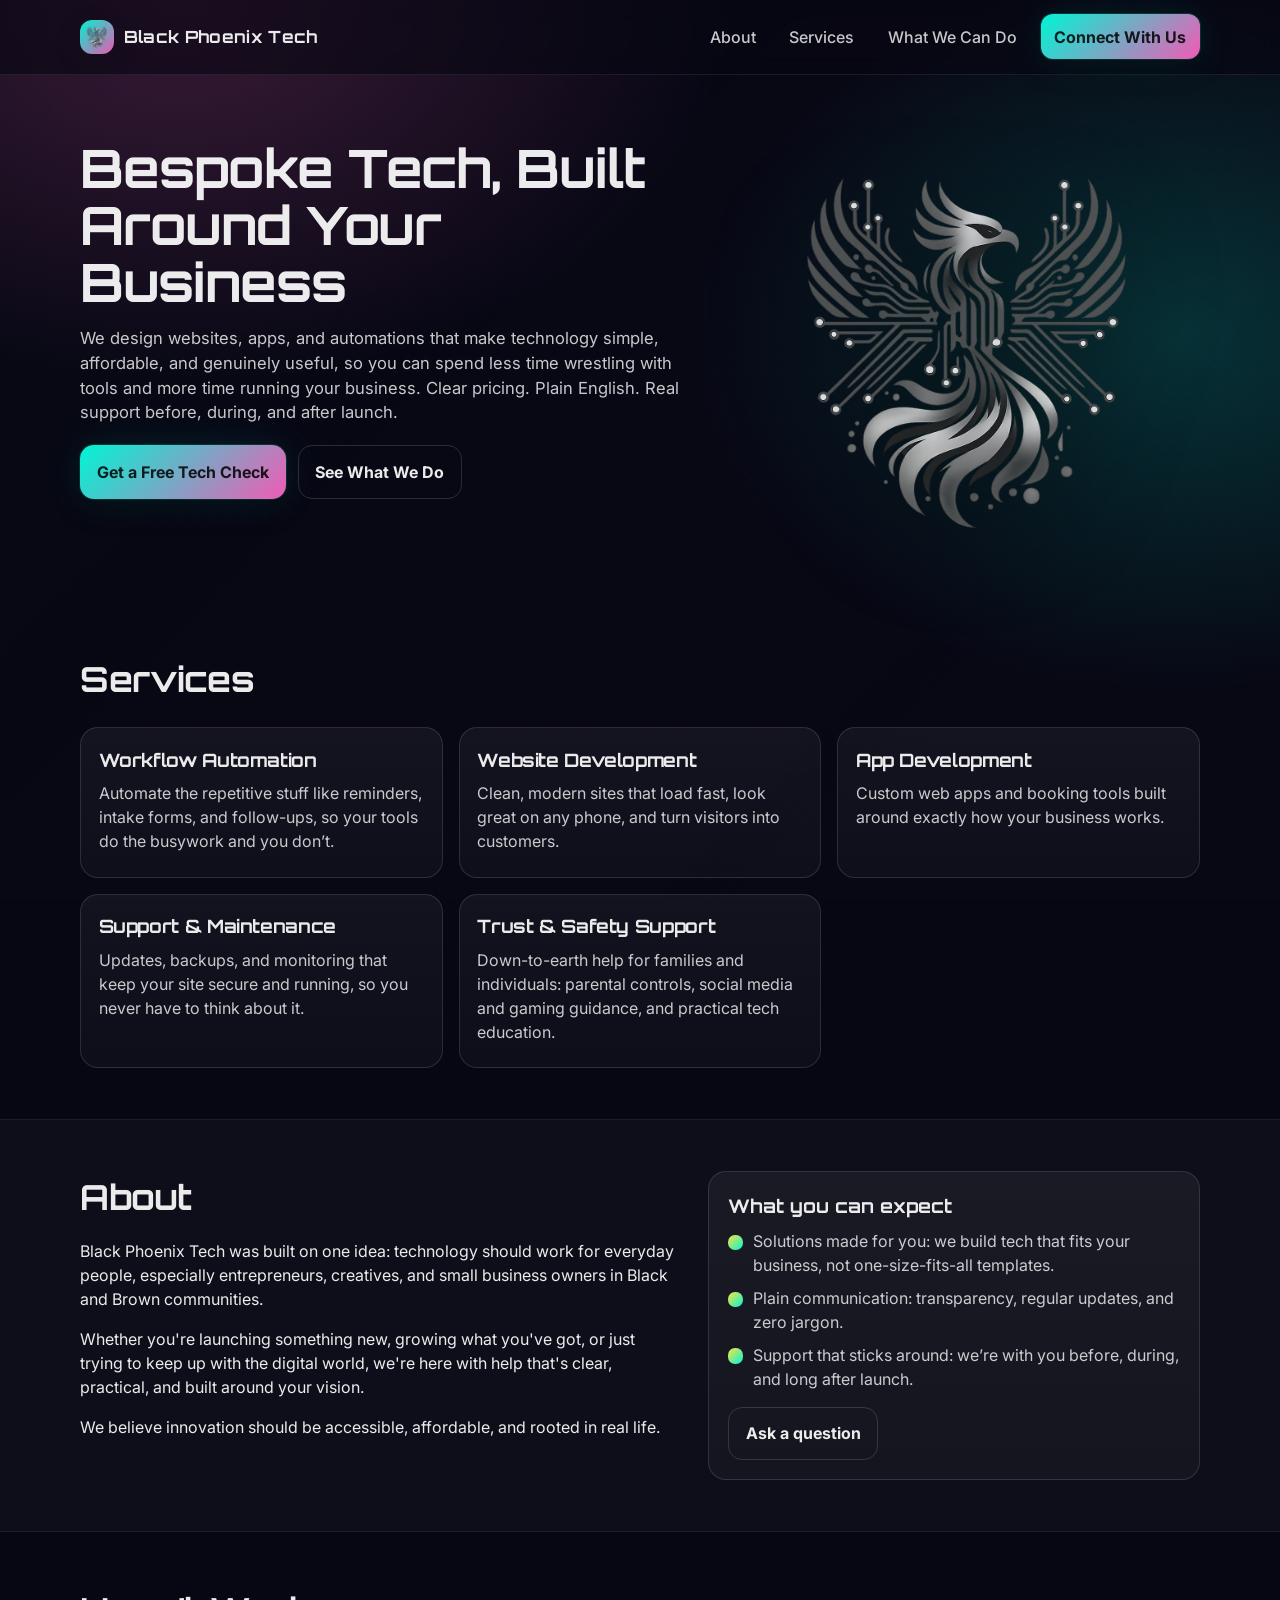
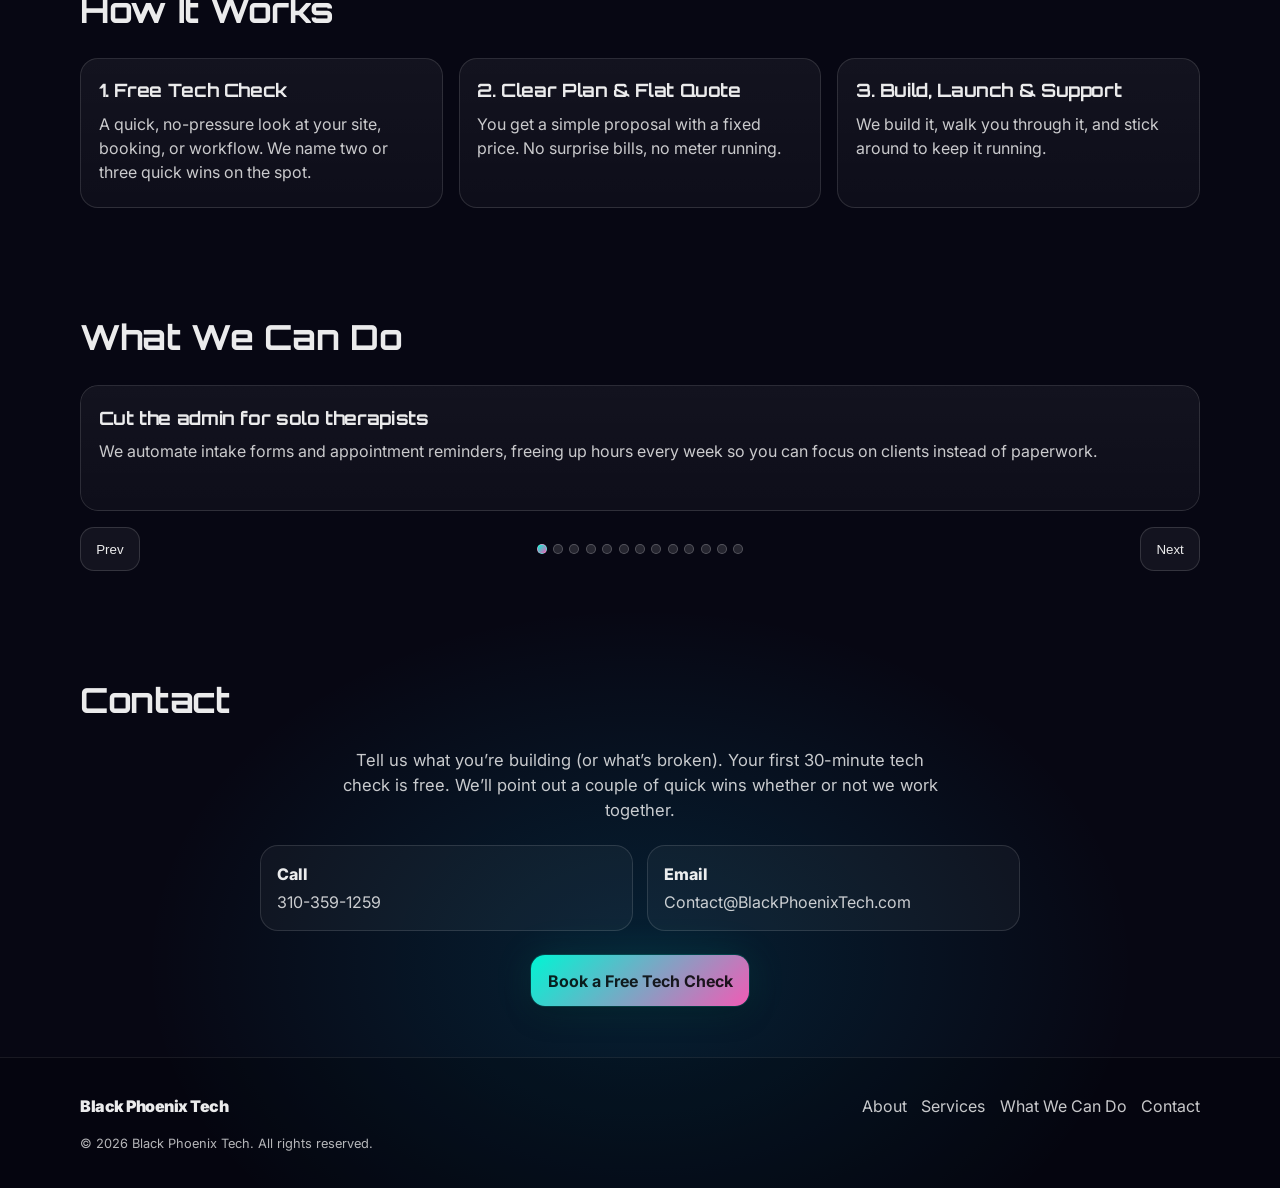
==== commit 6542fb15: "Revamp contact (remove form), 30-min tech check, remove em dashes, fix anchor-jump offset" ====
--- a/index.html
+++ b/index.html
@@ -3,24 +3,37 @@
   <head>
     <meta charset="UTF-8" />
     <meta name="viewport" content="width=device-width, initial-scale=1.0" />
-    <meta name="description" content="Black Phoenix Tech builds bespoke websites, apps, and automations for small service businesses — clear pricing, plain English, real support before and after launch." />
+    <meta name="description" content="Black Phoenix Tech builds bespoke websites, apps, and automations for small service businesses. Clear pricing, plain English, real support before and after launch." />
     <meta name="theme-color" content="#070713" />
     <link rel="canonical" href="https://blackphoenixtech.com/" />
     <link rel="icon" href="logo.png" />
     <meta property="og:title" content="Black Phoenix Tech | Bespoke Apps & Tech Solutions" />
-    <meta property="og:description" content="Bespoke websites, apps, and automations for small service businesses — simple, affordable, and built around your business." />
+    <meta property="og:description" content="Bespoke websites, apps, and automations for small service businesses. Simple, affordable, and built around your business." />
     <meta property="og:type" content="website" />
     <meta property="og:url" content="https://blackphoenixtech.com/" />
     <meta property="og:image" content="https://blackphoenixtech.com/logo.png" />
     <meta name="twitter:card" content="summary_large_image" />
     <meta name="twitter:title" content="Black Phoenix Tech | Bespoke Apps & Tech Solutions" />
-    <meta name="twitter:description" content="Bespoke websites, apps, and automations for small service businesses — simple, affordable, and built around your business." />
+    <meta name="twitter:description" content="Bespoke websites, apps, and automations for small service businesses. Simple, affordable, and built around your business." />
     <meta name="twitter:image" content="https://blackphoenixtech.com/logo.png" />
     <title>Black Phoenix Tech | Bespoke Apps & Tech Solutions</title>
     <link rel="preconnect" href="https://fonts.googleapis.com" />
     <link rel="preconnect" href="https://fonts.gstatic.com" crossorigin />
     <link href="https://fonts.googleapis.com/css2?family=Inter:wght@400;500;600;700&family=Orbitron:wght@600;700;800&family=Playfair+Display:wght@600;700;800&display=swap" rel="stylesheet" />
     <link rel="stylesheet" href="styles.css" />
+    <style>
+      /* Offset anchor jumps so the sticky header doesn't clip section headings */
+      html { scroll-padding-top: 88px; }
+      :where(#top, #services, #about, #how, #work, #contact) { scroll-margin-top: 88px; }
+
+      /* Contact section (form removed, centered layout) */
+      #contact .contact-wrap { max-width: 760px; margin: 0 auto; text-align: center; }
+      #contact .contact-lead { color: var(--muted); font-size: 1.04rem; max-width: 60ch; margin: 0 auto; }
+      #contact .contactCards { grid-template-columns: 1fr 1fr; margin-top: 1.4rem; }
+      #contact .contactCard { text-align: left; }
+      #contact .contact-cta { margin-top: 1.5rem; }
+      @media (max-width: 640px) { #contact .contactCards { grid-template-columns: 1fr; } }
+    </style>
   </head>
   <body>
     <a class="skip-link" href="#main">Skip to content</a>
@@ -56,7 +69,7 @@
           <div class="hero__copy">
             <h1 class="hero__title">Bespoke Tech, Built Around Your Business</h1>
             <p class="hero__subtitle">
-              We design websites, apps, and automations that make technology simple, affordable, and genuinely useful — so you can spend less time wrestling with tools and more time running your business. Clear pricing. Plain English. Real support before, during, and after launch.
+              We design websites, apps, and automations that make technology simple, affordable, and genuinely useful, so you can spend less time wrestling with tools and more time running your business. Clear pricing. Plain English. Real support before, during, and after launch.
             </p>
 
             <div class="hero__cta">
@@ -80,7 +93,7 @@
           <div class="grid3">
             <article class="feature">
               <h3>Workflow Automation</h3>
-              <p>Automate the repetitive stuff — reminders, intake forms, follow-ups — so your tools do the busywork and you don’t.</p>
+              <p>Automate the repetitive stuff like reminders, intake forms, and follow-ups, so your tools do the busywork and you don’t.</p>
             </article>
             <article class="feature">
               <h3>Website Development</h3>
@@ -92,7 +105,7 @@
             </article>
             <article class="feature">
               <h3>Support &amp; Maintenance</h3>
-              <p>Updates, backups, and monitoring that keep your site secure and running — so you never have to think about it.</p>
+              <p>Updates, backups, and monitoring that keep your site secure and running, so you never have to think about it.</p>
             </article>
             <article class="feature">
               <h3>Trust &amp; Safety Support</h3>
@@ -107,7 +120,7 @@
           <div>
             <h2>About</h2>
             <p>
-              Black Phoenix Tech was built on one idea: technology should work for everyday people — especially entrepreneurs, creatives, and small business owners in Black and Brown communities.
+              Black Phoenix Tech was built on one idea: technology should work for everyday people, especially entrepreneurs, creatives, and small business owners in Black and Brown communities.
             </p>
             <p>
               Whether you're launching something new, growing what you've got, or just trying to keep up with the digital world, we're here with help that's clear, practical, and built around your vision.
@@ -135,15 +148,15 @@
 
           <div class="grid3">
             <article class="feature">
-              <h3>1 · Free Tech Check</h3>
+              <h3>1. Free Tech Check</h3>
               <p>A quick, no-pressure look at your site, booking, or workflow. We name two or three quick wins on the spot.</p>
             </article>
             <article class="feature">
-              <h3>2 · Clear Plan &amp; Flat Quote</h3>
+              <h3>2. Clear Plan &amp; Flat Quote</h3>
               <p>You get a simple proposal with a fixed price. No surprise bills, no meter running.</p>
             </article>
             <article class="feature">
-              <h3>3 · Build, Launch &amp; Support</h3>
+              <h3>3. Build, Launch &amp; Support</h3>
               <p>We build it, walk you through it, and stick around to keep it running.</p>
             </article>
           </div>
@@ -169,11 +182,11 @@
                 </article>
                 <article class="case carousel__slide" data-carousel-slide>
                   <h3>Keep your calendar full</h3>
-                  <p>We build custom booking apps for barbers, nail techs, and stylists that let clients book in a few taps — cutting no-shows and ending the scheduling chaos.</p>
+                  <p>We build custom booking apps for barbers, nail techs, and stylists that let clients book in a few taps, cutting no-shows and ending the scheduling chaos.</p>
                 </article>
                 <article class="case carousel__slide" data-carousel-slide>
                   <h3>Know what’s working</h3>
-                  <p>We set up easy-to-read dashboards that show shop owners their best-sellers, busiest times, and trends — so you can make smarter decisions without the guesswork.</p>
+                  <p>We set up easy-to-read dashboards that show shop owners their best-sellers, busiest times, and trends, so you can make smarter decisions without the guesswork.</p>
                 </article>
                 <article class="case carousel__slide" data-carousel-slide>
                   <h3>Hands-off upkeep</h3>
@@ -193,11 +206,11 @@
                 </article>
                 <article class="case carousel__slide" data-carousel-slide>
                   <h3>One place for everything</h3>
-                  <p>We build branded client-portal apps for event planners and service providers — bookings, payments, and messages all in one place.</p>
+                  <p>We build branded client-portal apps for event planners and service providers: bookings, payments, and messages all in one place.</p>
                 </article>
                 <article class="case carousel__slide" data-carousel-slide>
                   <h3>Grow with real numbers</h3>
-                  <p>We give online sellers live dashboards to track traffic, sales, and trends — growth without needing to be a data expert.</p>
+                  <p>We give online sellers live dashboards to track traffic, sales, and trends, for growth without needing to be a data expert.</p>
                 </article>
                 <article class="case carousel__slide" data-carousel-slide>
                   <h3>Show up on Google</h3>
@@ -224,11 +237,14 @@
       </section>
 
       <section class="section" id="contact">
-        <div class="container split">
-          <div>
+        <div class="container">
+          <div class="section__head">
             <h2>Contact</h2>
-            <p>
-              Tell us what you’re building (or what’s broken). Your first 15-minute tech check is free — we’ll point out a couple of quick wins whether or not we work together.
+          </div>
+
+          <div class="contact-wrap">
+            <p class="contact-lead">
+              Tell us what you’re building (or what’s broken). Your first 30-minute tech check is free. We’ll point out a couple of quick wins whether or not we work together.
             </p>
 
             <div class="contactCards">
@@ -241,10 +257,10 @@
                 <span class="contactCard__text">Contact@BlackPhoenixTech.com</span>
               </a>
             </div>
-          </div>
-
-          <div class="form airtableForm airtableForm--brand" aria-label="Contact form">
-            <iframe class="airtable-embed" src="https://airtable.com/embed/appaXbVc26Aj4nUAZ/pag67HRhEtrGhZcaj/form" title="Black Phoenix Tech contact form" loading="lazy" width="100%" height="533" style="background: transparent; border: 0;"></iframe>
+
+            <div class="contact-cta">
+              <a class="button" href="mailto:contact@blackphoenixtech.com?subject=Free%2030-Minute%20Tech%20Check">Book a Free Tech Check</a>
+            </div>
           </div>
         </div>
       </section>
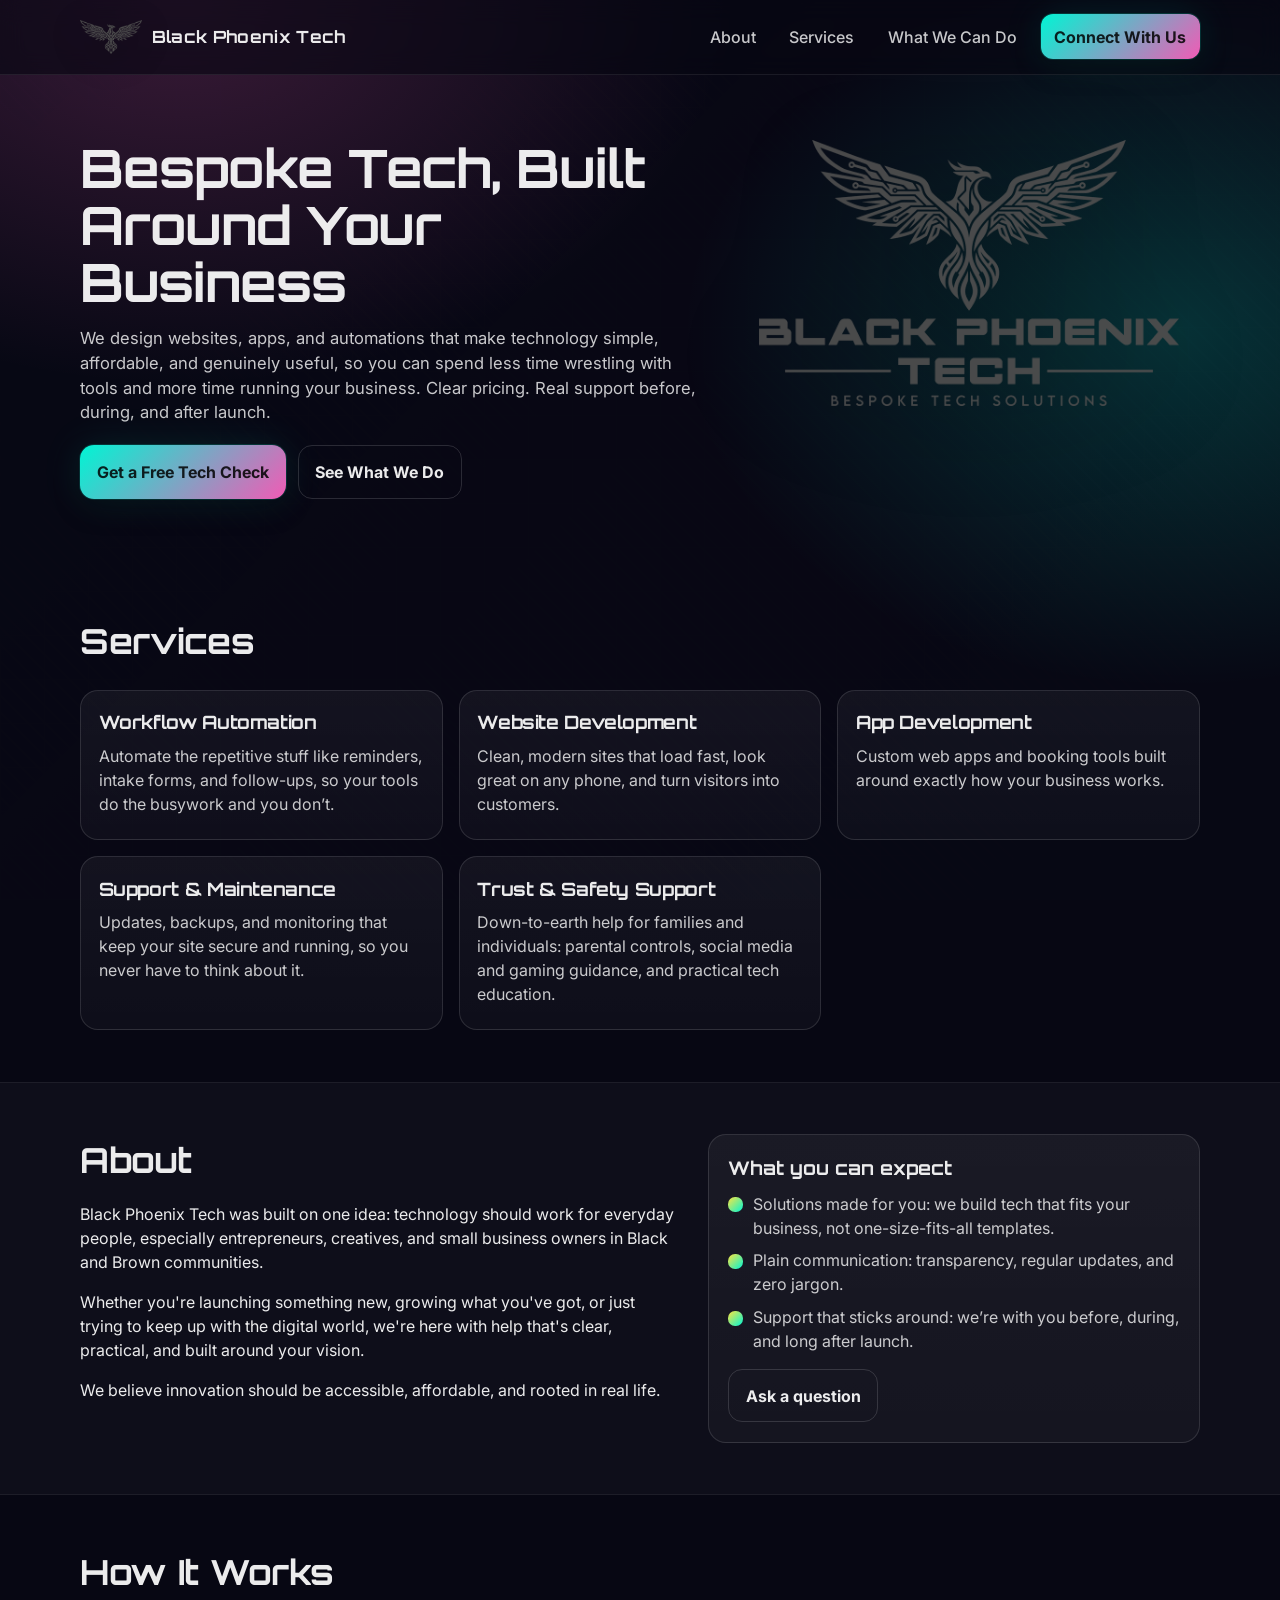
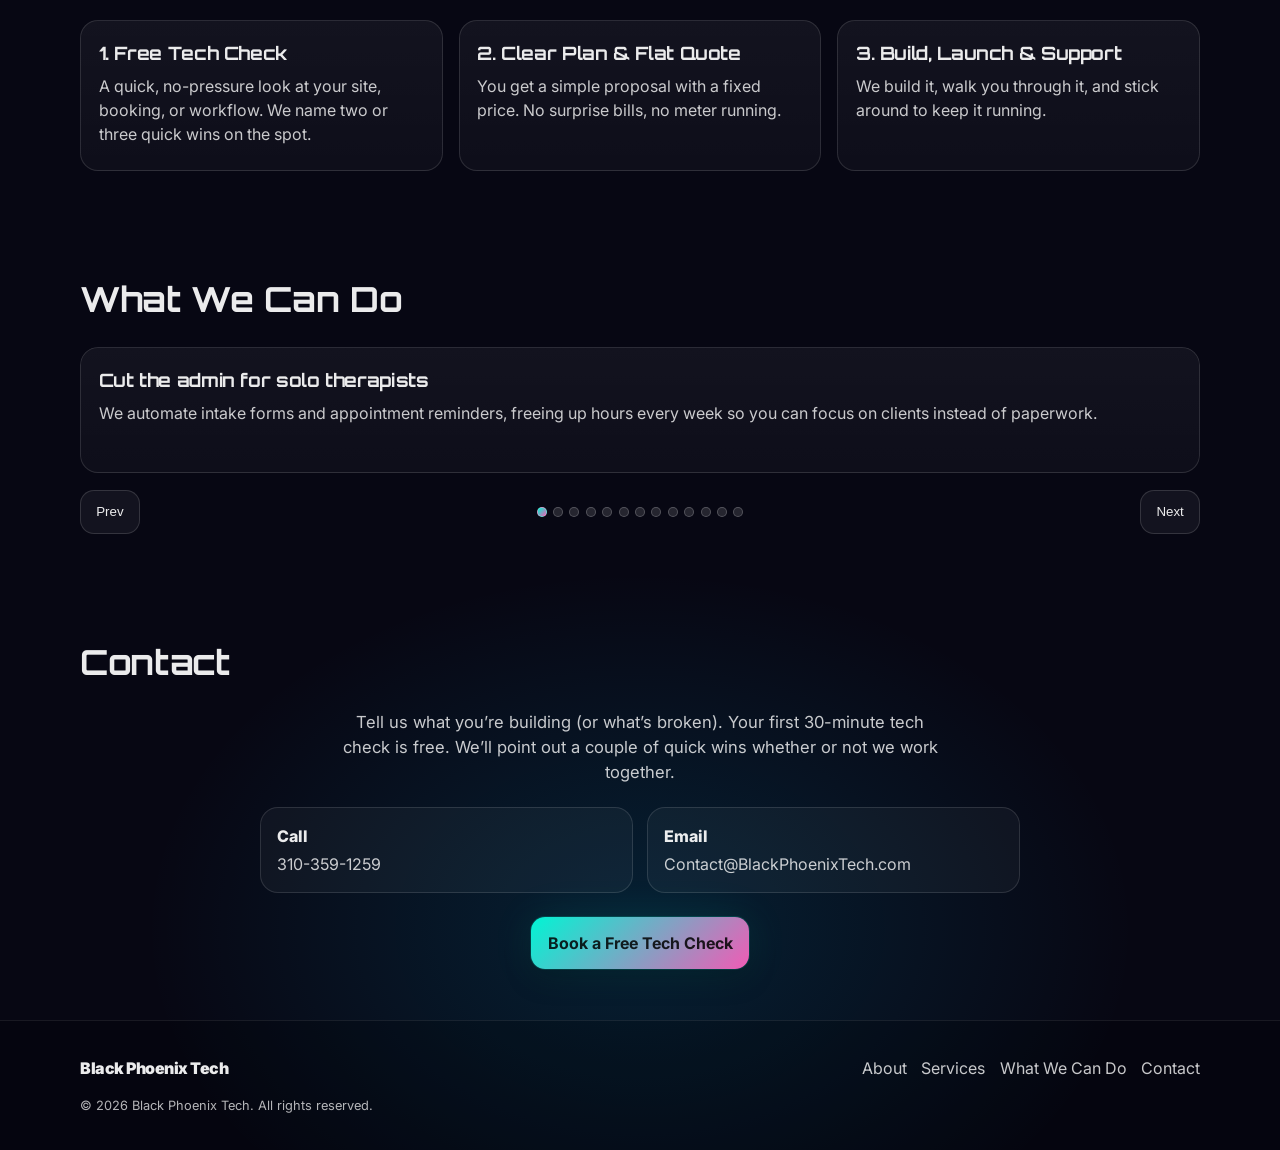
==== commit 1cd82a7a: "Add new brand logos (header mark, hero lockup, favicon); remove Plain English line" ====
--- a/index.html
+++ b/index.html
@@ -33,6 +33,10 @@
       #contact .contactCard { text-align: left; }
       #contact .contact-cta { margin-top: 1.5rem; }
       @media (max-width: 640px) { #contact .contactCards { grid-template-columns: 1fr; } }
+
+      /* Header brand mark: show the new phoenix cleanly (no gradient box) */
+      .brand__mark { background: transparent; box-shadow: none; width: auto; height: auto; }
+      .brand__logo { width: auto; height: 34px; }
     </style>
   </head>
   <body>
@@ -42,7 +46,7 @@
       <div class="container header__inner">
         <a class="brand" href="#top" aria-label="Black Phoenix Tech home">
           <span class="brand__mark" aria-hidden="true">
-            <img class="brand__logo" src="Logo_trans.png" alt="" />
+            <img class="brand__logo" src="logo-mark.png" alt="" />
           </span>
           <span class="brand__name">Black Phoenix Tech</span>
         </a>
@@ -69,7 +73,7 @@
           <div class="hero__copy">
             <h1 class="hero__title">Bespoke Tech, Built Around Your Business</h1>
             <p class="hero__subtitle">
-              We design websites, apps, and automations that make technology simple, affordable, and genuinely useful, so you can spend less time wrestling with tools and more time running your business. Clear pricing. Plain English. Real support before, during, and after launch.
+              We design websites, apps, and automations that make technology simple, affordable, and genuinely useful, so you can spend less time wrestling with tools and more time running your business. Clear pricing. Real support before, during, and after launch.
             </p>
 
             <div class="hero__cta">
@@ -79,7 +83,7 @@
           </div>
 
           <div class="hero__media" aria-hidden="true">
-            <img class="hero__logo" src="Logo_trans.png" alt="" />
+            <img class="hero__logo" src="logo-hero.png" alt="Black Phoenix Tech" />
           </div>
         </div>
       </section>
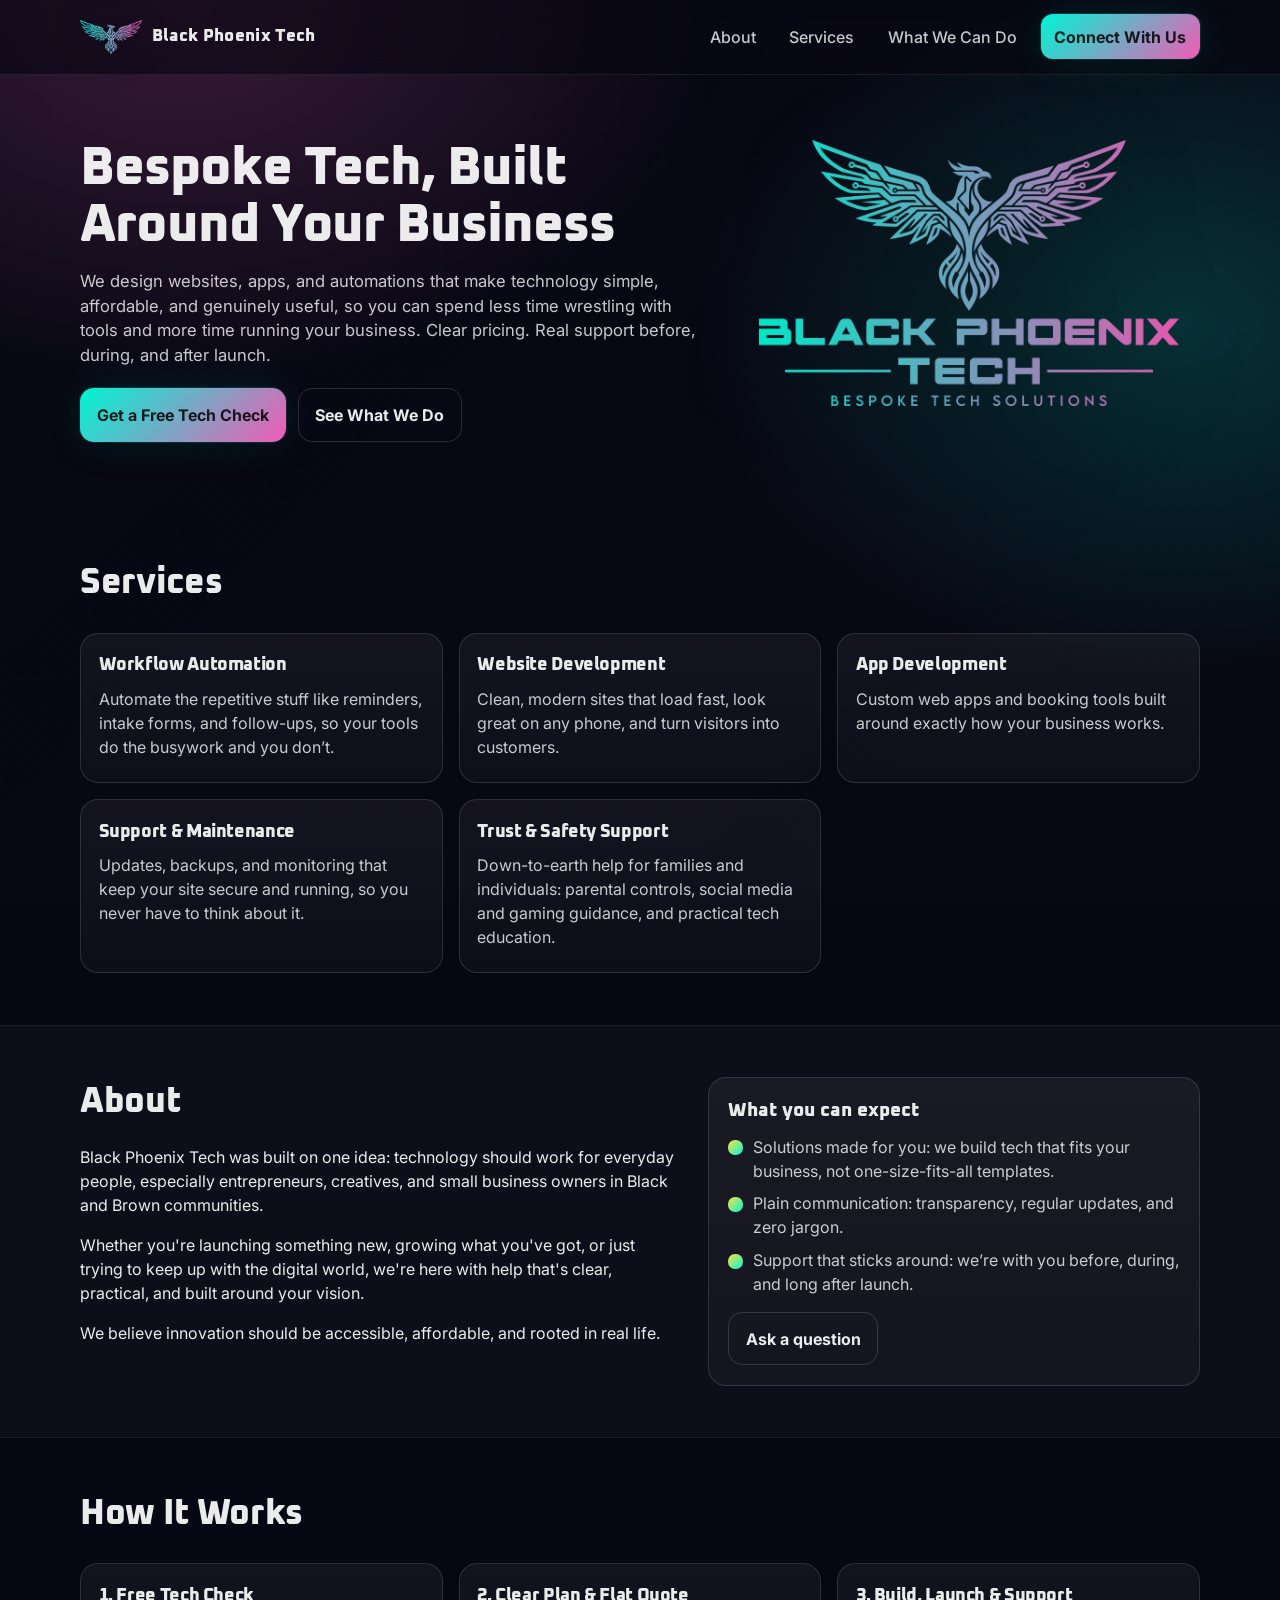
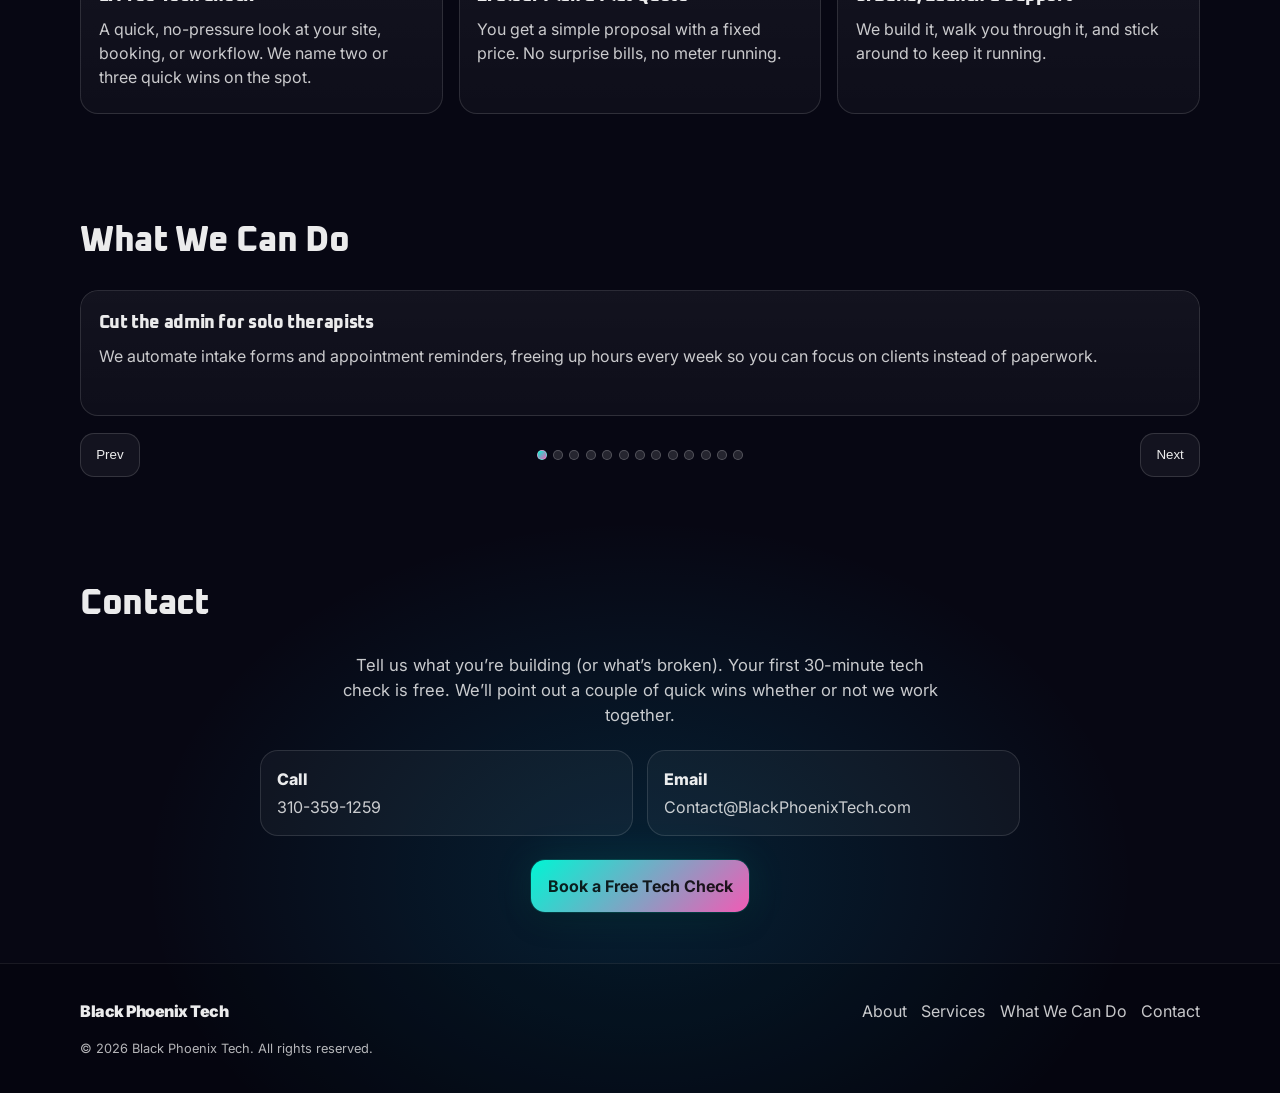
==== commit c1a0f0e4: "Match heading font to logo using Oxanium (Spy Agency style)" ====
--- a/index.html
+++ b/index.html
@@ -19,7 +19,7 @@
     <title>Black Phoenix Tech | Bespoke Apps & Tech Solutions</title>
     <link rel="preconnect" href="https://fonts.googleapis.com" />
     <link rel="preconnect" href="https://fonts.gstatic.com" crossorigin />
-    <link href="https://fonts.googleapis.com/css2?family=Inter:wght@400;500;600;700&family=Orbitron:wght@600;700;800&family=Playfair+Display:wght@600;700;800&display=swap" rel="stylesheet" />
+    <link href="https://fonts.googleapis.com/css2?family=Inter:wght@400;500;600;700&family=Oxanium:wght@600;700;800&family=Orbitron:wght@600;700;800&family=Playfair+Display:wght@600;700;800&display=swap" rel="stylesheet" />
     <link rel="stylesheet" href="styles.css" />
     <style>
       /* Offset anchor jumps so the sticky header doesn't clip section headings */
@@ -37,6 +37,12 @@
       /* Header brand mark: show the new phoenix cleanly (no gradient box) */
       .brand__mark { background: transparent; box-shadow: none; width: auto; height: auto; }
       .brand__logo { width: auto; height: 34px; }
+
+      /* Match site headings to the logo's Spy Agency style using Oxanium */
+      .brand__name, .hero__title, h2, .feature h3, .case h3, .panel h3 {
+        font-family: 'Oxanium', Inter, system-ui, -apple-system, Segoe UI, Roboto, Arial, sans-serif;
+        font-weight: 800;
+      }
     </style>
   </head>
   <body>
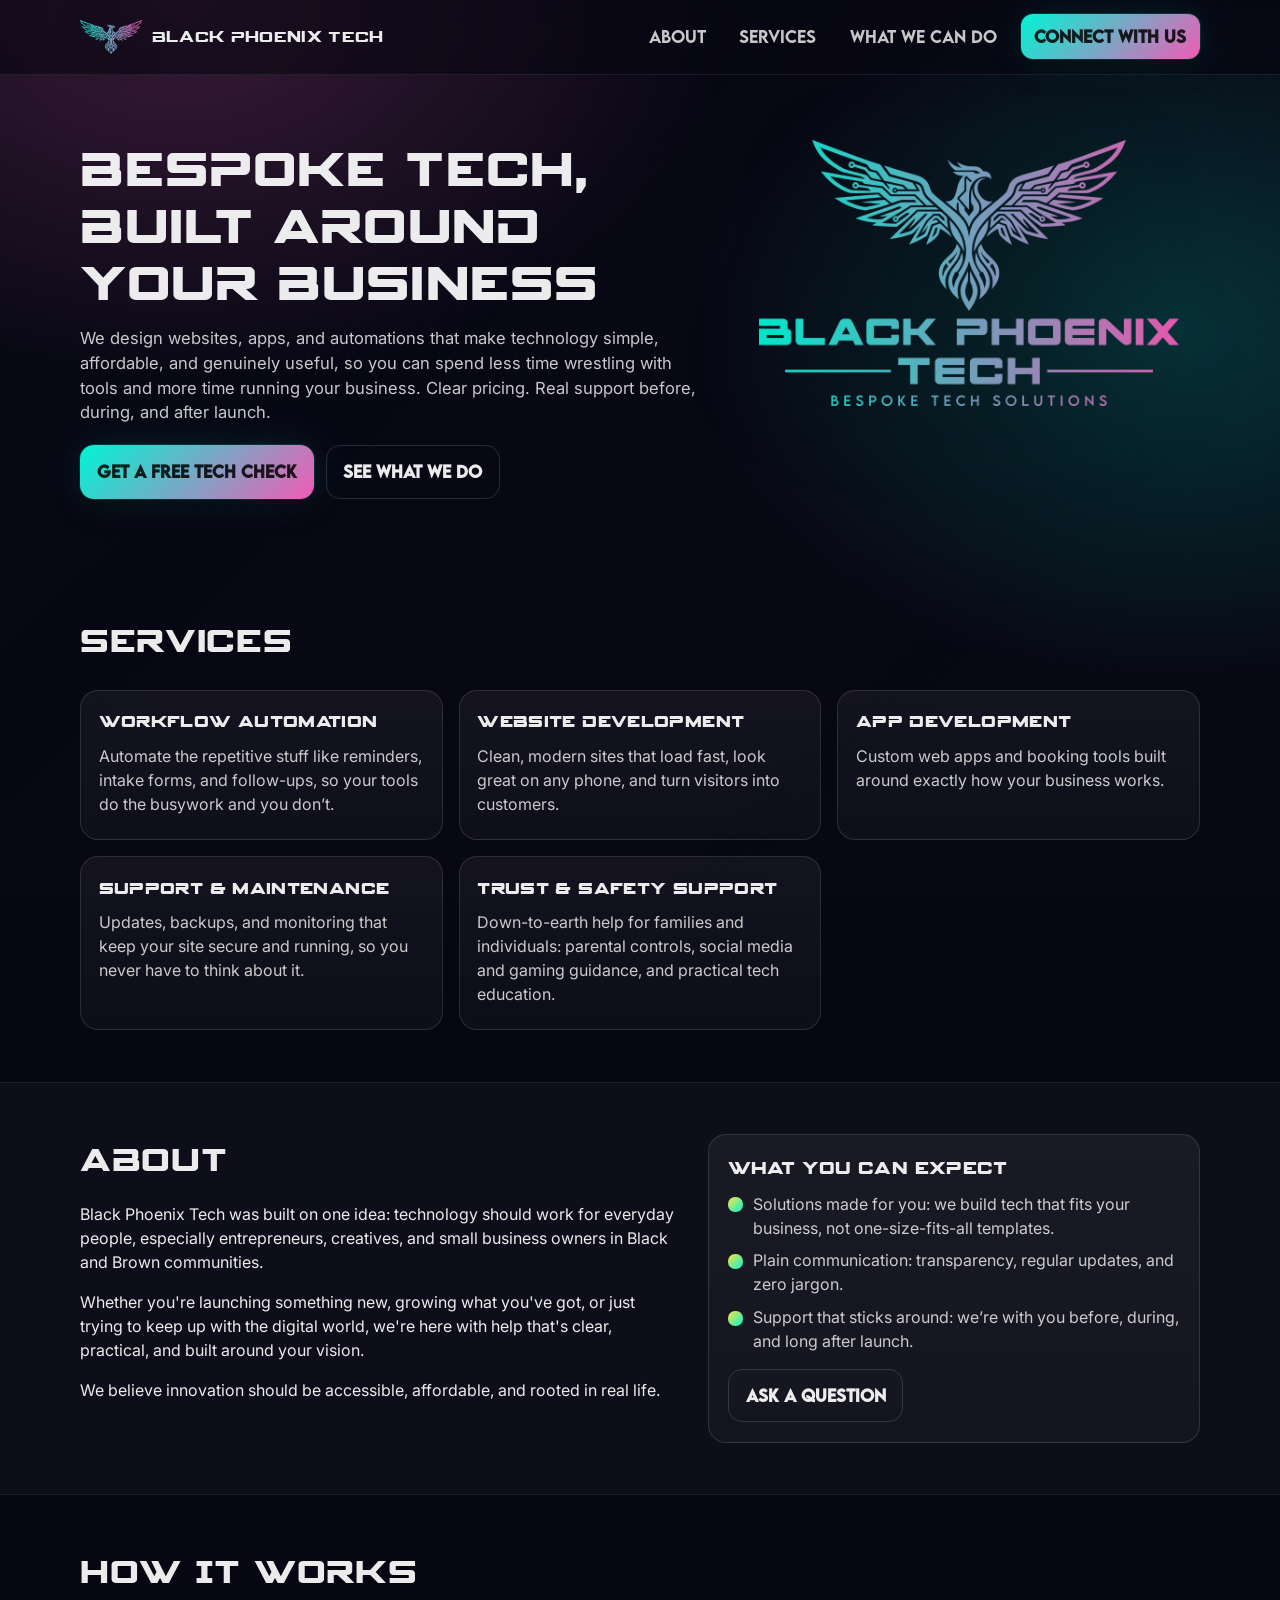
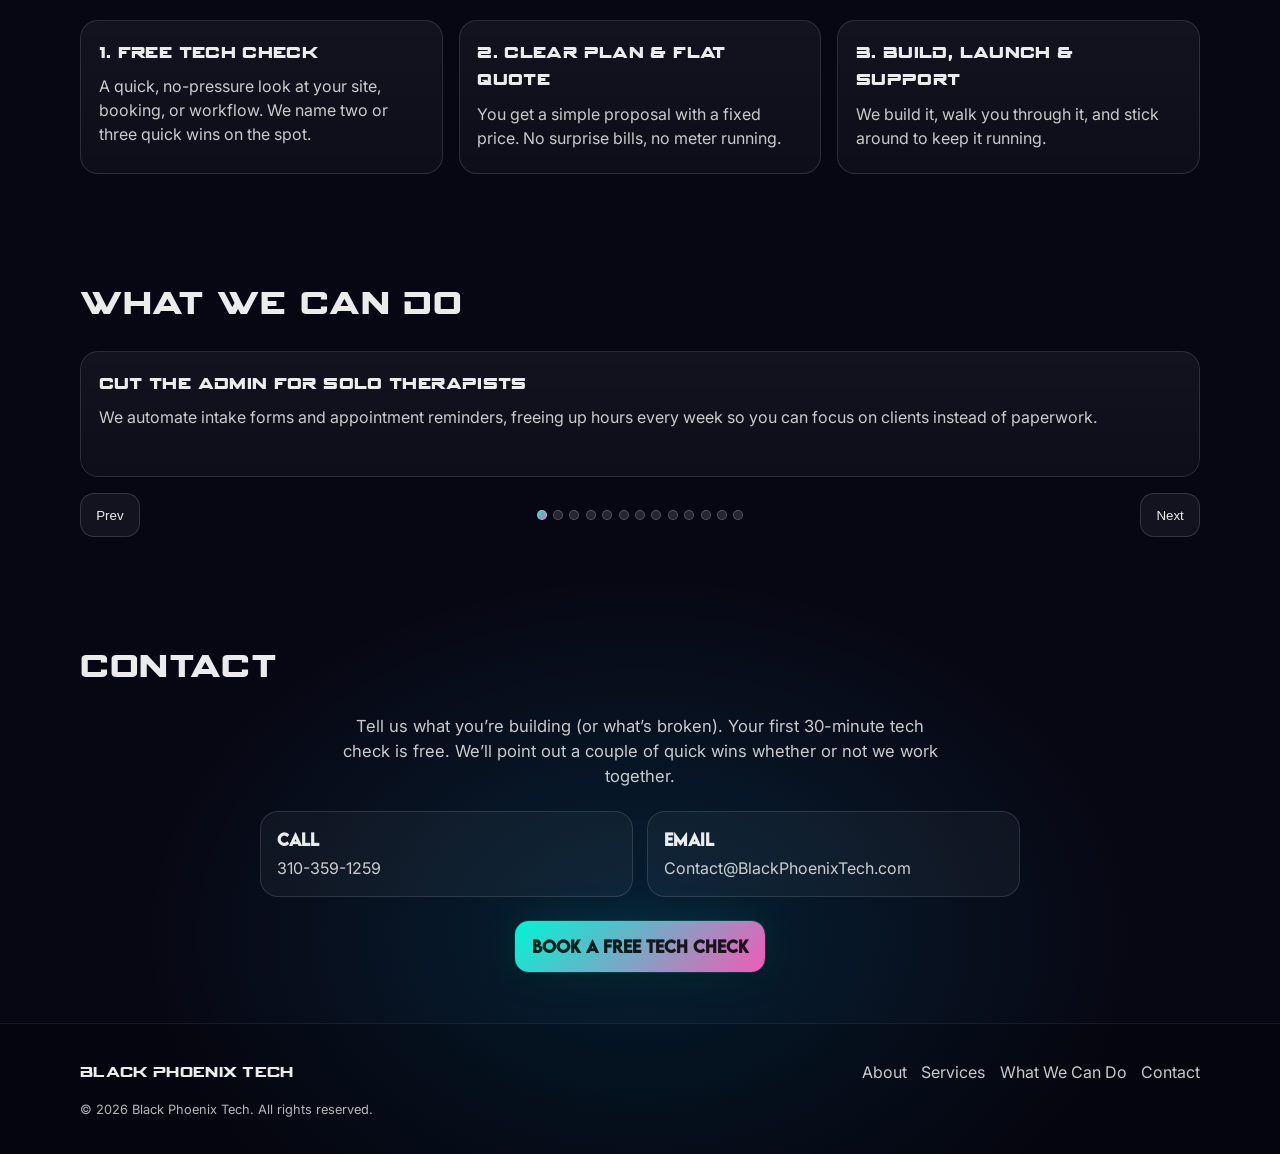
==== commit f2c776e9: "Embed real logo fonts: Spy Agency for headings, LEMON MILK for UI labels" ====
--- a/index.html
+++ b/index.html
@@ -19,7 +19,7 @@
     <title>Black Phoenix Tech | Bespoke Apps & Tech Solutions</title>
     <link rel="preconnect" href="https://fonts.googleapis.com" />
     <link rel="preconnect" href="https://fonts.gstatic.com" crossorigin />
-    <link href="https://fonts.googleapis.com/css2?family=Inter:wght@400;500;600;700&family=Oxanium:wght@600;700;800&family=Orbitron:wght@600;700;800&family=Playfair+Display:wght@600;700;800&display=swap" rel="stylesheet" />
+    <link href="https://fonts.googleapis.com/css2?family=Inter:wght@400;500;600;700&display=swap" rel="stylesheet" />
     <link rel="stylesheet" href="styles.css" />
     <style>
       /* Offset anchor jumps so the sticky header doesn't clip section headings */
@@ -38,10 +38,19 @@
       .brand__mark { background: transparent; box-shadow: none; width: auto; height: auto; }
       .brand__logo { width: auto; height: 34px; }
 
-      /* Match site headings to the logo's Spy Agency style using Oxanium */
-      .brand__name, .hero__title, h2, .feature h3, .case h3, .panel h3 {
-        font-family: 'Oxanium', Inter, system-ui, -apple-system, Segoe UI, Roboto, Arial, sans-serif;
-        font-weight: 800;
+      /* Brand fonts — the real logo typefaces */
+      @font-face { font-family: 'Spy Agency'; src: url('spyagency.woff') format('woff'); font-weight: 400; font-style: normal; font-display: swap; }
+      @font-face { font-family: 'LEMON MILK'; src: url('lemonmilk-medium.woff') format('woff'); font-weight: 500; font-style: normal; font-display: swap; }
+
+      /* Headings + brand wordmark: Spy Agency (the logo title font, all-caps) */
+      .brand__name, .hero__title, h2, .feature h3, .case h3, .panel h3, .footer__brand {
+        font-family: 'Spy Agency', Inter, system-ui, -apple-system, Segoe UI, Roboto, Arial, sans-serif;
+        font-weight: 400;
+        letter-spacing: 0.02em;
+      }
+      /* UI labels: LEMON MILK (the logo tagline font) */
+      .nav__link, .button, .contactCard__title {
+        font-family: 'LEMON MILK', Inter, system-ui, -apple-system, Segoe UI, Roboto, Arial, sans-serif;
       }
     </style>
   </head>
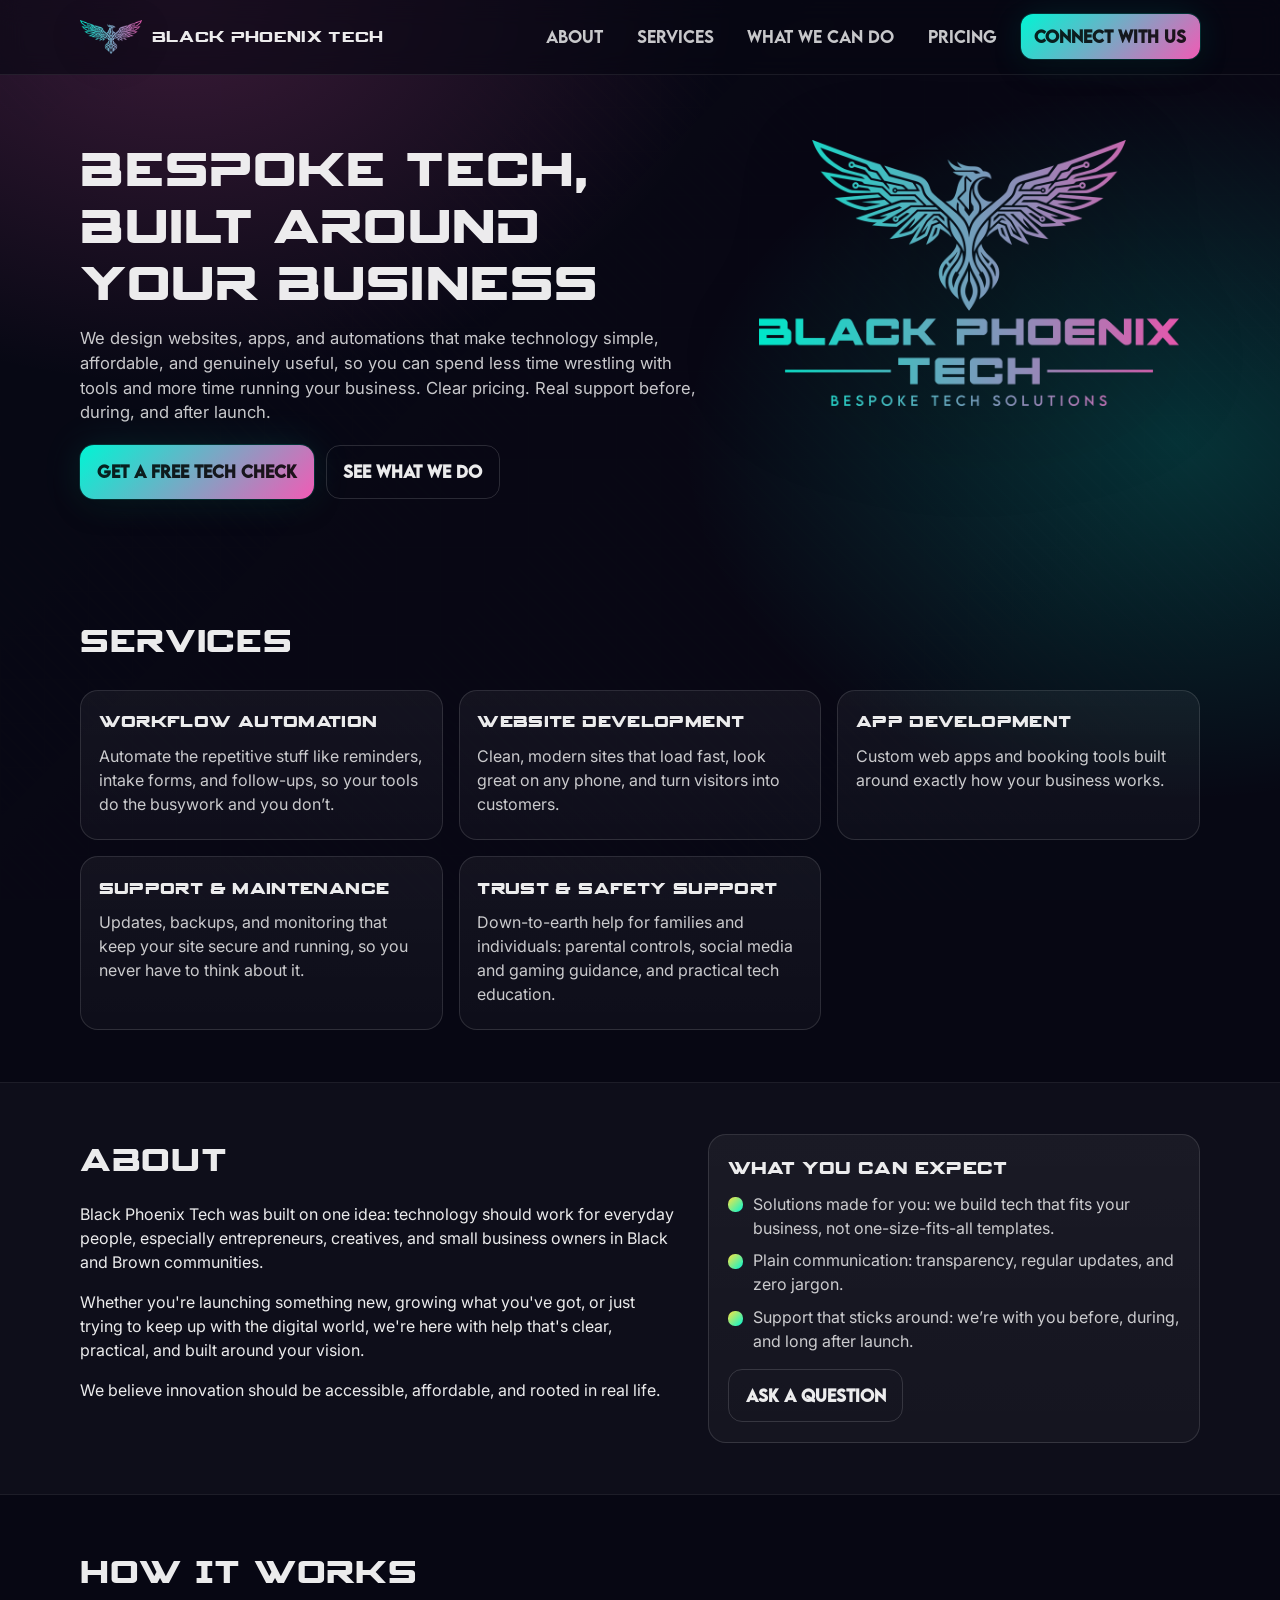
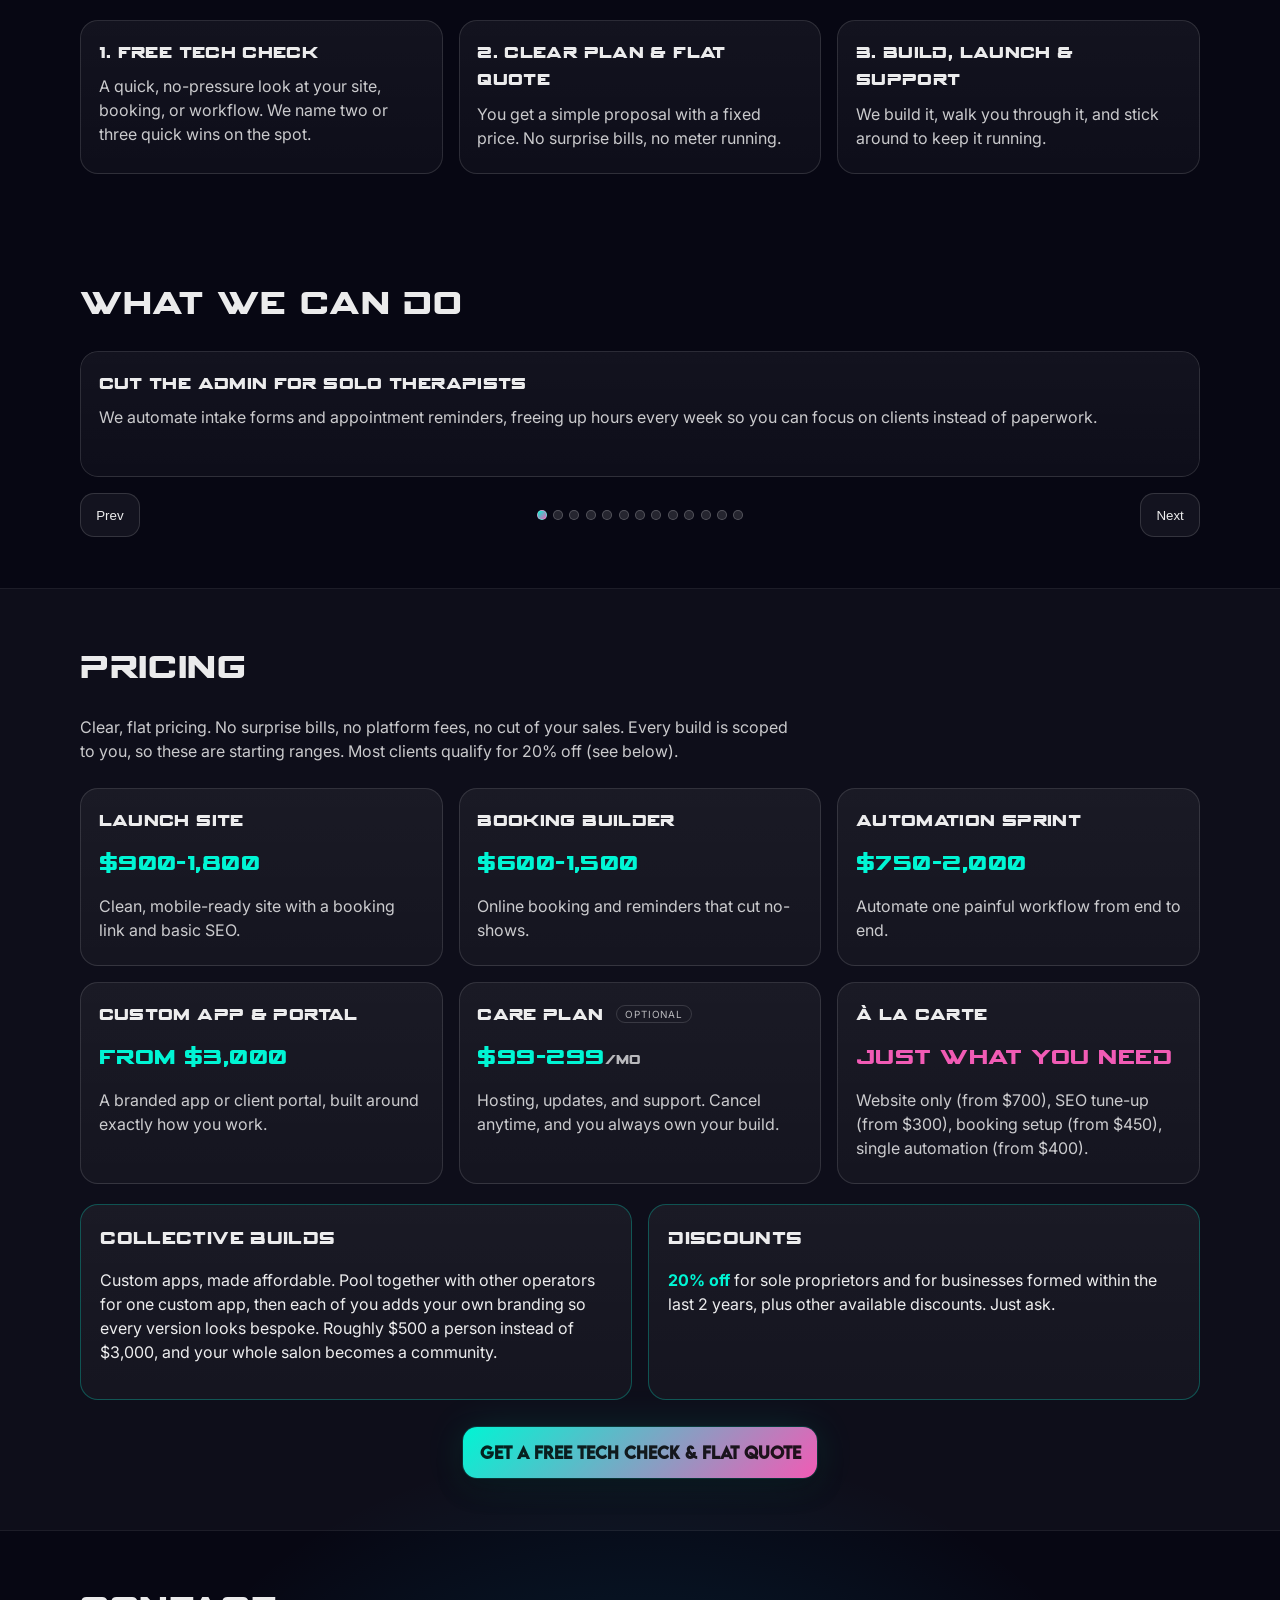
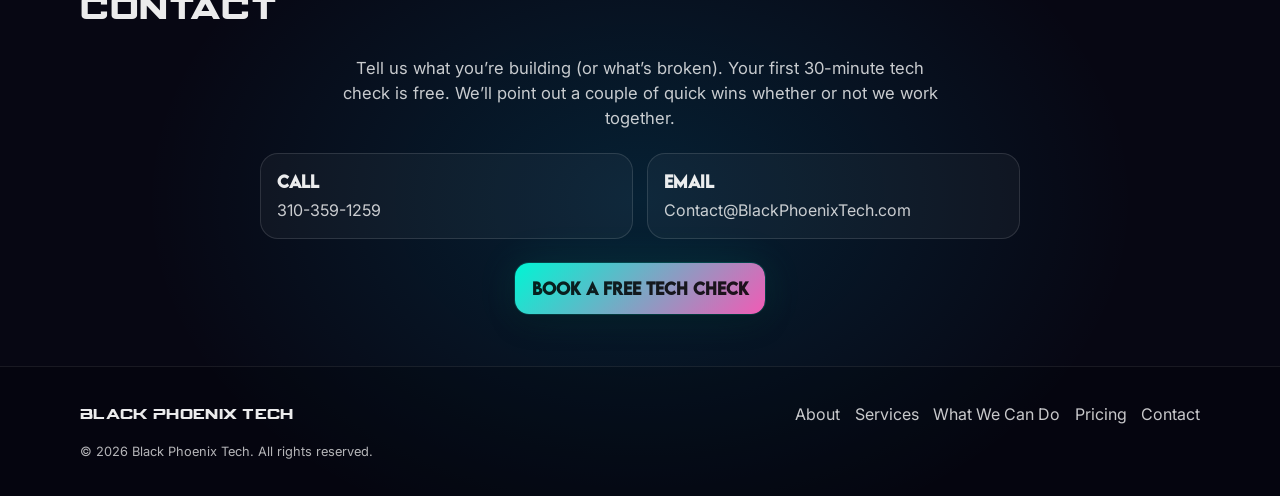
==== commit 95e756de: "Add Pricing section: packages, a la carte, Collective Builds, discounts" ====
--- a/index.html
+++ b/index.html
@@ -22,11 +22,9 @@
     <link href="https://fonts.googleapis.com/css2?family=Inter:wght@400;500;600;700&display=swap" rel="stylesheet" />
     <link rel="stylesheet" href="styles.css" />
     <style>
-      /* Offset anchor jumps so the sticky header doesn't clip section headings */
       html { scroll-padding-top: 88px; }
-      :where(#top, #services, #about, #how, #work, #contact) { scroll-margin-top: 88px; }
-
-      /* Contact section (form removed, centered layout) */
+      :where(#top, #services, #about, #how, #work, #pricing, #contact) { scroll-margin-top: 88px; }
+
       #contact .contact-wrap { max-width: 760px; margin: 0 auto; text-align: center; }
       #contact .contact-lead { color: var(--muted); font-size: 1.04rem; max-width: 60ch; margin: 0 auto; }
       #contact .contactCards { grid-template-columns: 1fr 1fr; margin-top: 1.4rem; }
@@ -34,24 +32,32 @@
       #contact .contact-cta { margin-top: 1.5rem; }
       @media (max-width: 640px) { #contact .contactCards { grid-template-columns: 1fr; } }
 
-      /* Header brand mark: show the new phoenix cleanly (no gradient box) */
       .brand__mark { background: transparent; box-shadow: none; width: auto; height: auto; }
       .brand__logo { width: auto; height: 34px; }
 
-      /* Brand fonts — the real logo typefaces */
       @font-face { font-family: 'Spy Agency'; src: url('spyagency.woff') format('woff'); font-weight: 400; font-style: normal; font-display: swap; }
       @font-face { font-family: 'LEMON MILK'; src: url('lemonmilk-medium.woff') format('woff'); font-weight: 500; font-style: normal; font-display: swap; }
 
-      /* Headings + brand wordmark: Spy Agency (the logo title font, all-caps) */
       .brand__name, .hero__title, h2, .feature h3, .case h3, .panel h3, .footer__brand {
         font-family: 'Spy Agency', Inter, system-ui, -apple-system, Segoe UI, Roboto, Arial, sans-serif;
         font-weight: 400;
         letter-spacing: 0.02em;
       }
-      /* UI labels: LEMON MILK (the logo tagline font) */
       .nav__link, .button, .contactCard__title {
         font-family: 'LEMON MILK', Inter, system-ui, -apple-system, Segoe UI, Roboto, Arial, sans-serif;
       }
+
+      #pricing .pricing-lead { color: var(--muted); max-width: 72ch; margin: 0 0 1.6rem; }
+      #pricing .price-card { display: flex; flex-direction: column; }
+      #pricing .price { font-family: 'Spy Agency', Inter, sans-serif; font-size: 1.45rem; color: var(--brand); margin: 0.15rem 0 0.55rem; letter-spacing: 0.02em; }
+      #pricing .price-per { font-size: 0.85rem; color: var(--muted2); }
+      #pricing .price-tag { font-family: Inter, sans-serif; font-size: 0.62rem; text-transform: uppercase; letter-spacing: 0.08em; color: var(--muted2); border: 1px solid var(--border); border-radius: 999px; padding: 0.12rem 0.5rem; vertical-align: middle; margin-left: 0.4rem; }
+      #pricing .price-card--alacarte .price { color: var(--brand2); }
+      #pricing .pricing-extras { display: grid; grid-template-columns: 1fr 1fr; gap: 1rem; margin-top: 1.2rem; }
+      #pricing .pricing-highlight { border-color: rgba(0, 245, 212, 0.28); }
+      #pricing .pricing-highlight strong { color: var(--brand); }
+      #pricing .pricing-cta { margin-top: 1.7rem; text-align: center; }
+      @media (max-width: 760px) { #pricing .pricing-extras { grid-template-columns: 1fr; } }
     </style>
   </head>
   <body>
@@ -76,6 +82,7 @@
             <a class="nav__link" href="#about">About</a>
             <a class="nav__link" href="#services">Services</a>
             <a class="nav__link" href="#work">What We Can Do</a>
+            <a class="nav__link" href="#pricing">Pricing</a>
             <a class="button button--small" href="#contact">Connect With Us</a>
           </div>
         </nav>
@@ -112,7 +119,7 @@
           <div class="grid3">
             <article class="feature">
               <h3>Workflow Automation</h3>
-              <p>Automate the repetitive stuff like reminders, intake forms, and follow-ups, so your tools do the busywork and you don’t.</p>
+              <p>Automate the repetitive stuff like reminders, intake forms, and follow-ups, so your tools do the busywork and you don&rsquo;t.</p>
             </article>
             <article class="feature">
               <h3>Website Development</h3>
@@ -152,7 +159,7 @@
             <ul class="checklist">
               <li>Solutions made for you: we build tech that fits your business, not one-size-fits-all templates.</li>
               <li>Plain communication: transparency, regular updates, and zero jargon.</li>
-              <li>Support that sticks around: we’re with you before, during, and long after launch.</li>
+              <li>Support that sticks around: we&rsquo;re with you before, during, and long after launch.</li>
             </ul>
             <a class="button button--ghost" href="#contact">Ask a question</a>
           </div>
@@ -204,7 +211,7 @@
                   <p>We build custom booking apps for barbers, nail techs, and stylists that let clients book in a few taps, cutting no-shows and ending the scheduling chaos.</p>
                 </article>
                 <article class="case carousel__slide" data-carousel-slide>
-                  <h3>Know what’s working</h3>
+                  <h3>Know what&rsquo;s working</h3>
                   <p>We set up easy-to-read dashboards that show shop owners their best-sellers, busiest times, and trends, so you can make smarter decisions without the guesswork.</p>
                 </article>
                 <article class="case carousel__slide" data-carousel-slide>
@@ -255,6 +262,66 @@
         </div>
       </section>
 
+      <section class="section section--alt" id="pricing">
+        <div class="container">
+          <div class="section__head">
+            <h2>Pricing</h2>
+          </div>
+
+          <p class="pricing-lead">
+            Clear, flat pricing. No surprise bills, no platform fees, no cut of your sales. Every build is scoped to you, so these are starting ranges. Most clients qualify for 20% off (see below).
+          </p>
+
+          <div class="grid3 pricing-grid">
+            <article class="feature price-card">
+              <h3>Launch Site</h3>
+              <p class="price">$900&ndash;1,800</p>
+              <p>Clean, mobile-ready site with a booking link and basic SEO.</p>
+            </article>
+            <article class="feature price-card">
+              <h3>Booking Builder</h3>
+              <p class="price">$600&ndash;1,500</p>
+              <p>Online booking and reminders that cut no-shows.</p>
+            </article>
+            <article class="feature price-card">
+              <h3>Automation Sprint</h3>
+              <p class="price">$750&ndash;2,000</p>
+              <p>Automate one painful workflow from end to end.</p>
+            </article>
+            <article class="feature price-card">
+              <h3>Custom App &amp; Portal</h3>
+              <p class="price">From $3,000</p>
+              <p>A branded app or client portal, built around exactly how you work.</p>
+            </article>
+            <article class="feature price-card">
+              <h3>Care Plan <span class="price-tag">optional</span></h3>
+              <p class="price">$99&ndash;299<span class="price-per">/mo</span></p>
+              <p>Hosting, updates, and support. Cancel anytime, and you always own your build.</p>
+            </article>
+            <article class="feature price-card price-card--alacarte">
+              <h3>&Agrave; la carte</h3>
+              <p class="price">Just what you need</p>
+              <p>Website only (from $700), SEO tune-up (from $300), booking setup (from $450), single automation (from $400).</p>
+            </article>
+          </div>
+
+          <div class="pricing-extras">
+            <div class="panel pricing-highlight">
+              <h3>Collective Builds</h3>
+              <p>Custom apps, made affordable. Pool together with other operators for one custom app, then each of you adds your own branding so every version looks bespoke. Roughly $500 a person instead of $3,000, and your whole salon becomes a community.</p>
+            </div>
+            <div class="panel pricing-highlight">
+              <h3>Discounts</h3>
+              <p><strong>20% off</strong> for sole proprietors and for businesses formed within the last 2 years, plus other available discounts. Just ask.</p>
+            </div>
+          </div>
+
+          <div class="pricing-cta">
+            <a class="button" href="#contact">Get a Free Tech Check &amp; Flat Quote</a>
+          </div>
+        </div>
+      </section>
+
       <section class="section" id="contact">
         <div class="container">
           <div class="section__head">
@@ -263,7 +330,7 @@
 
           <div class="contact-wrap">
             <p class="contact-lead">
-              Tell us what you’re building (or what’s broken). Your first 30-minute tech check is free. We’ll point out a couple of quick wins whether or not we work together.
+              Tell us what you&rsquo;re building (or what&rsquo;s broken). Your first 30-minute tech check is free. We&rsquo;ll point out a couple of quick wins whether or not we work together.
             </p>
 
             <div class="contactCards">
@@ -293,10 +360,11 @@
             <a href="#about">About</a>
             <a href="#services">Services</a>
             <a href="#work">What We Can Do</a>
+            <a href="#pricing">Pricing</a>
             <a href="#contact">Contact</a>
           </div>
         </div>
-        <div class="footer__fineprint">© 2026 Black Phoenix Tech. All rights reserved.</div>
+        <div class="footer__fineprint">&copy; 2026 Black Phoenix Tech. All rights reserved.</div>
       </div>
     </footer>
 
